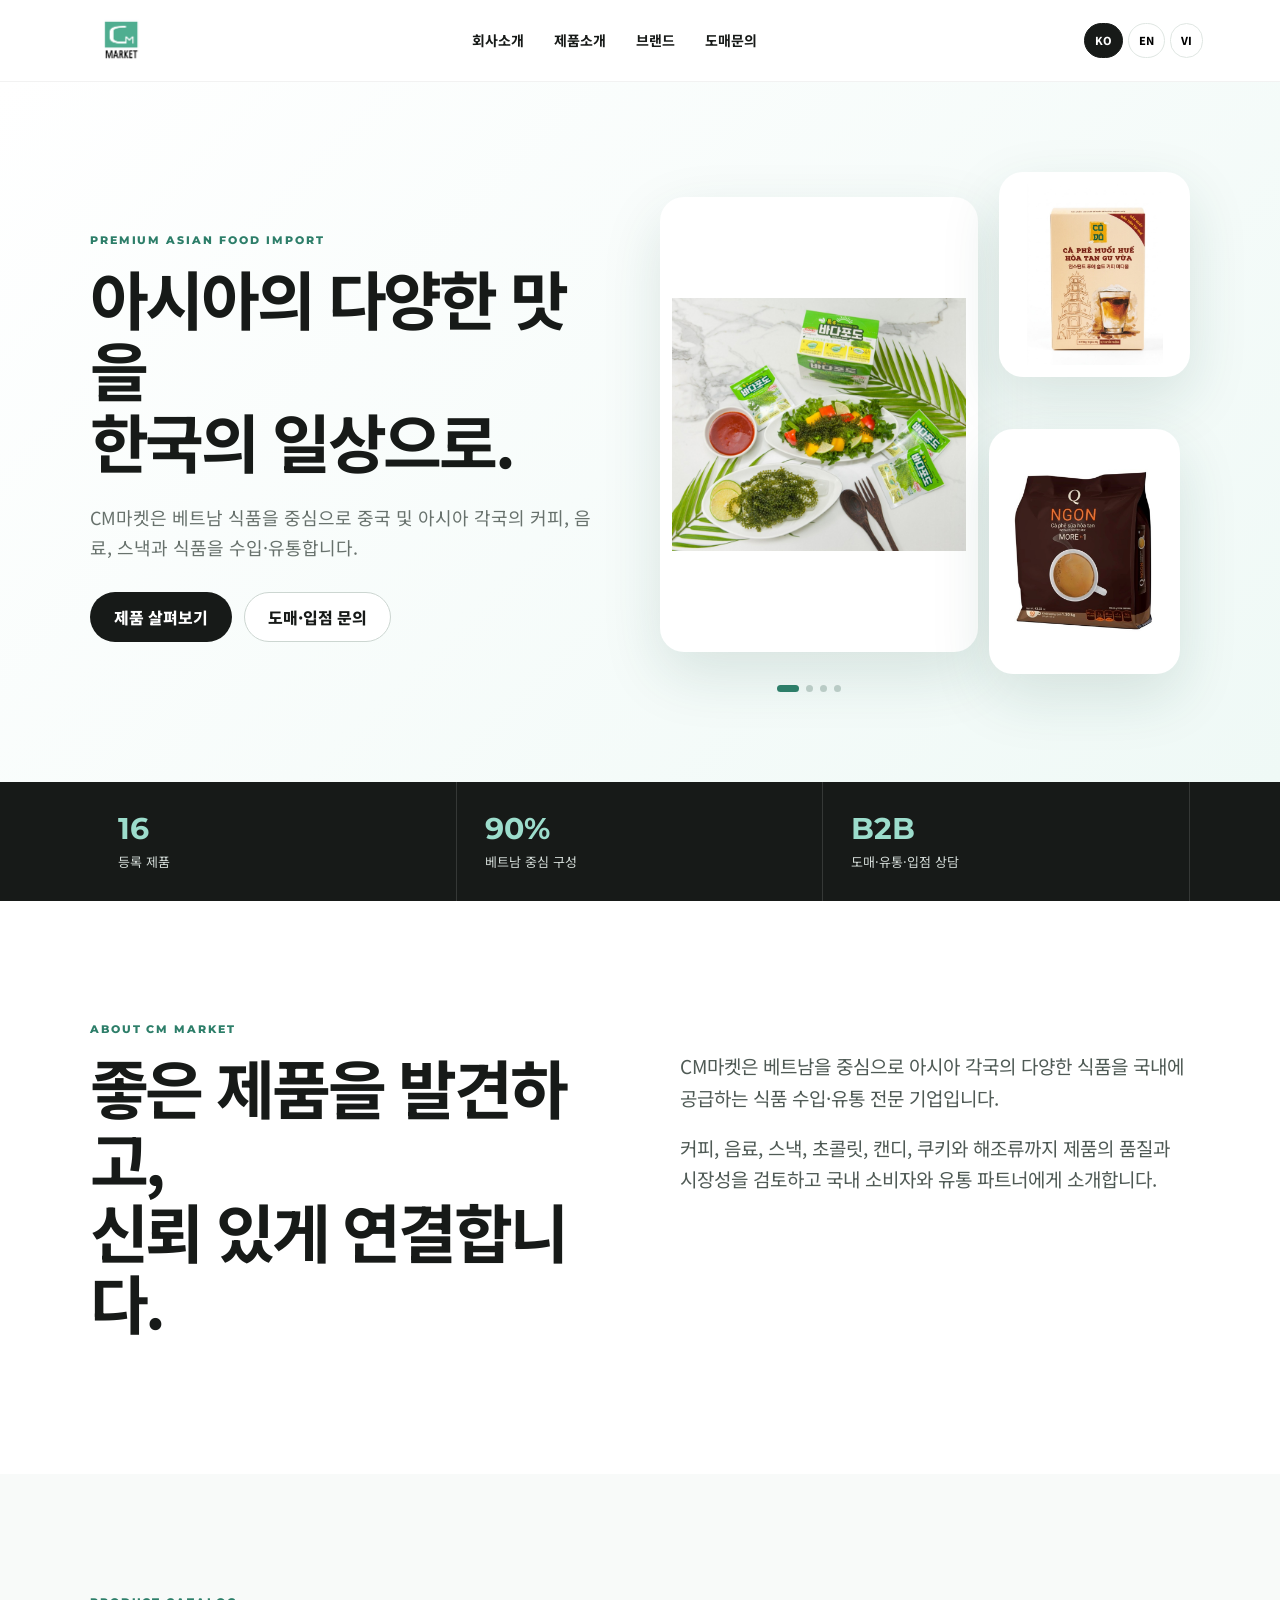
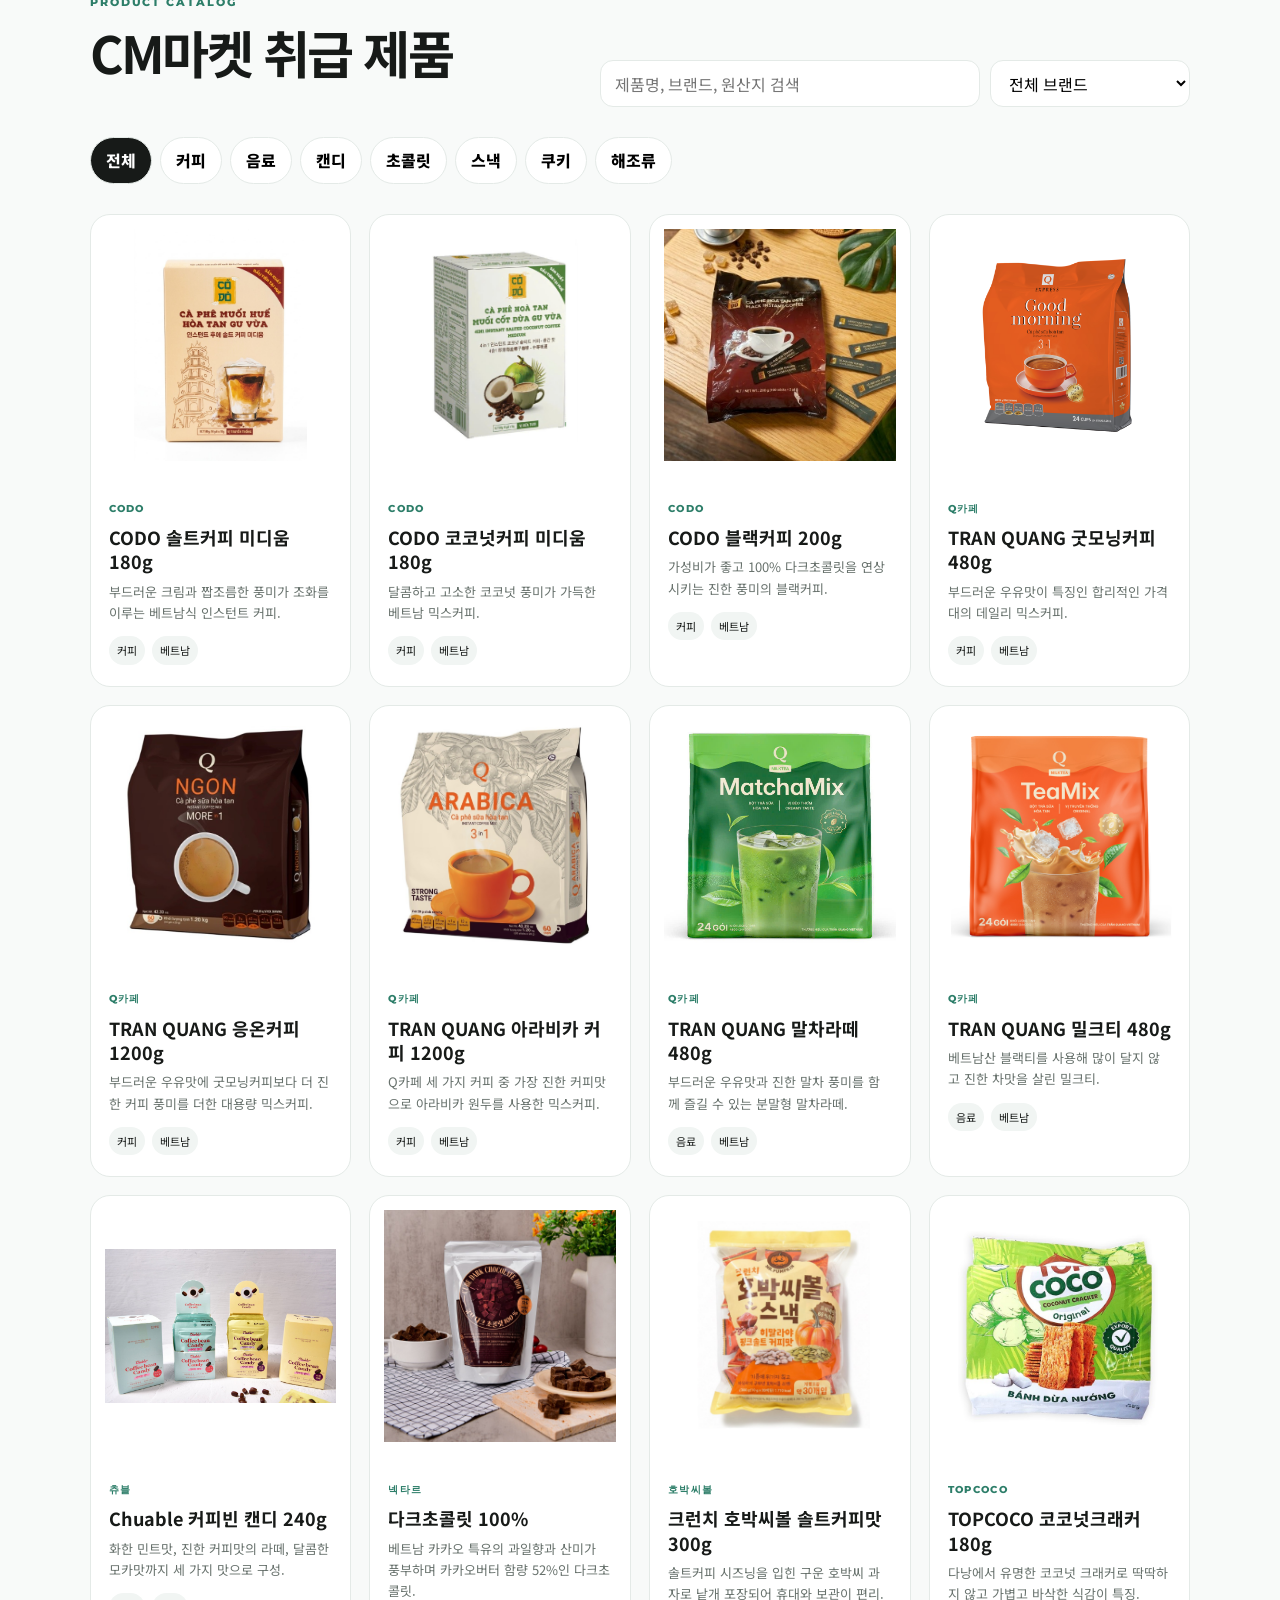
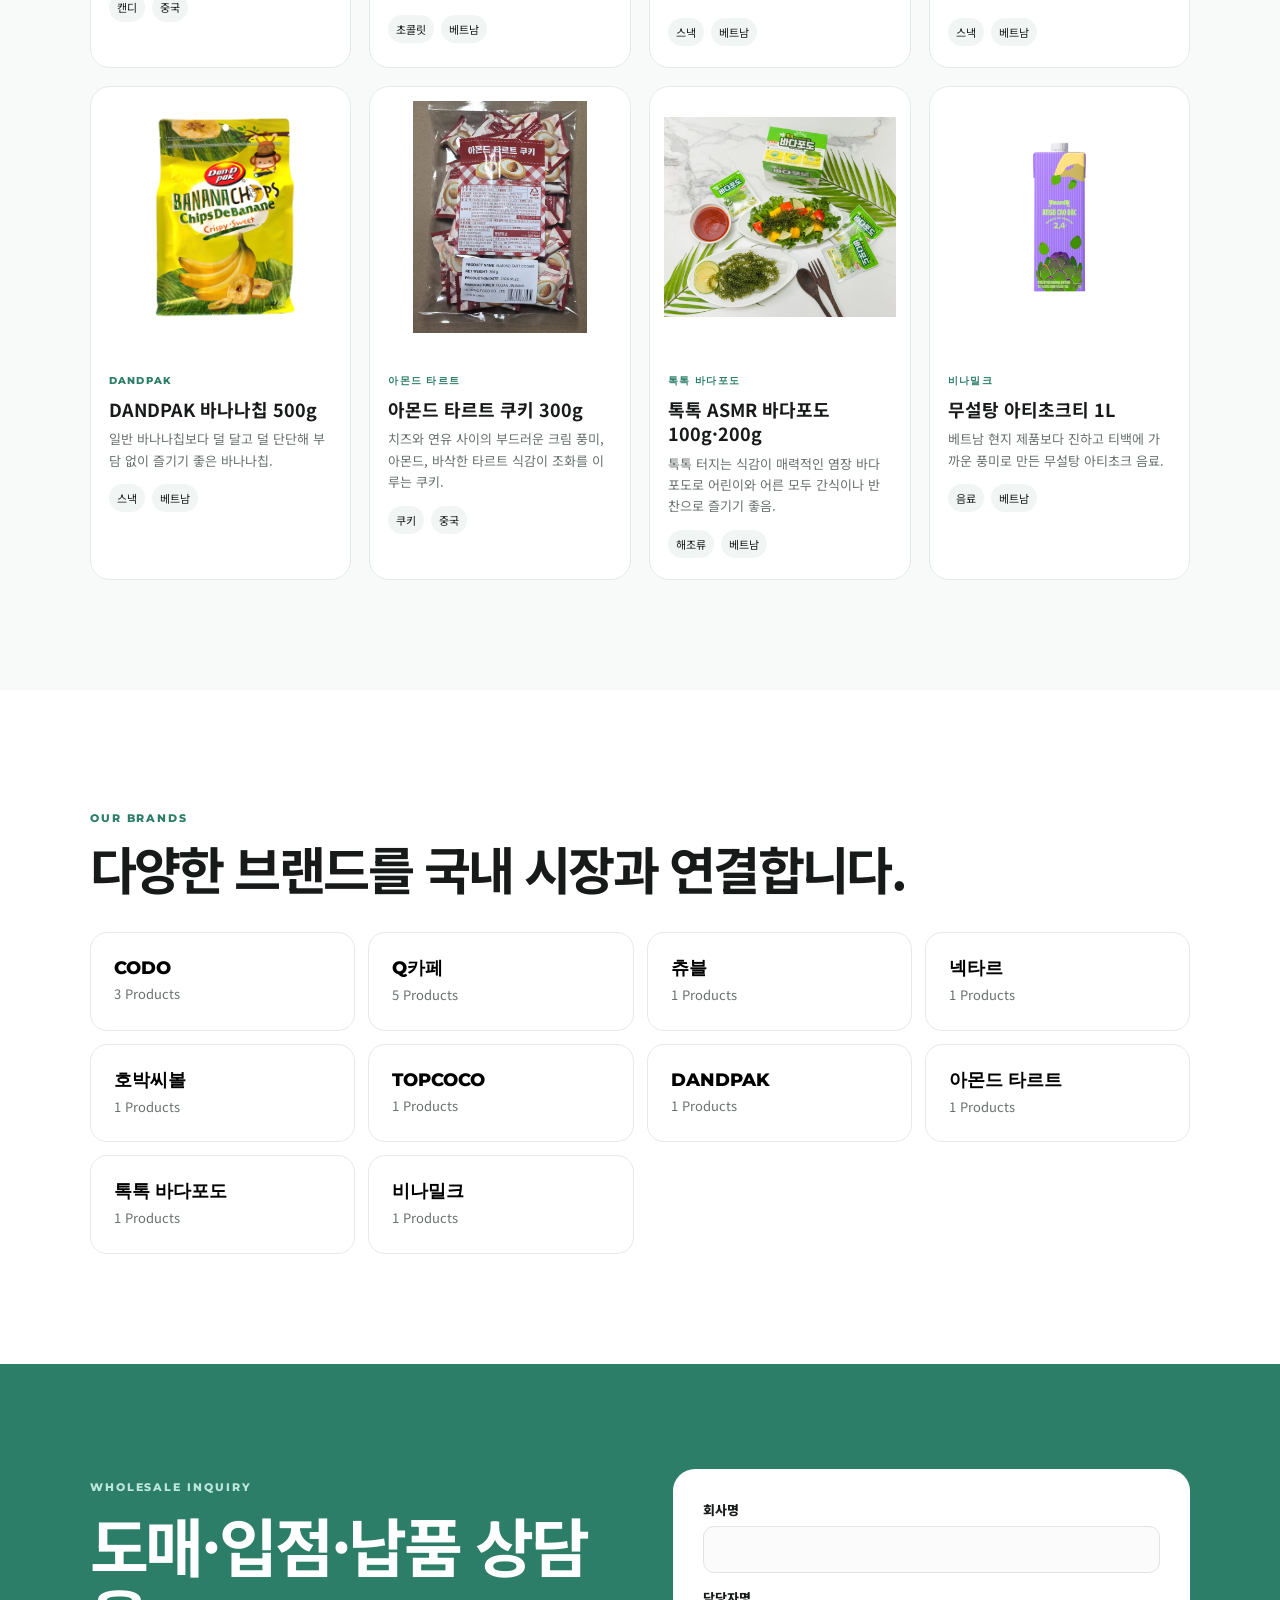
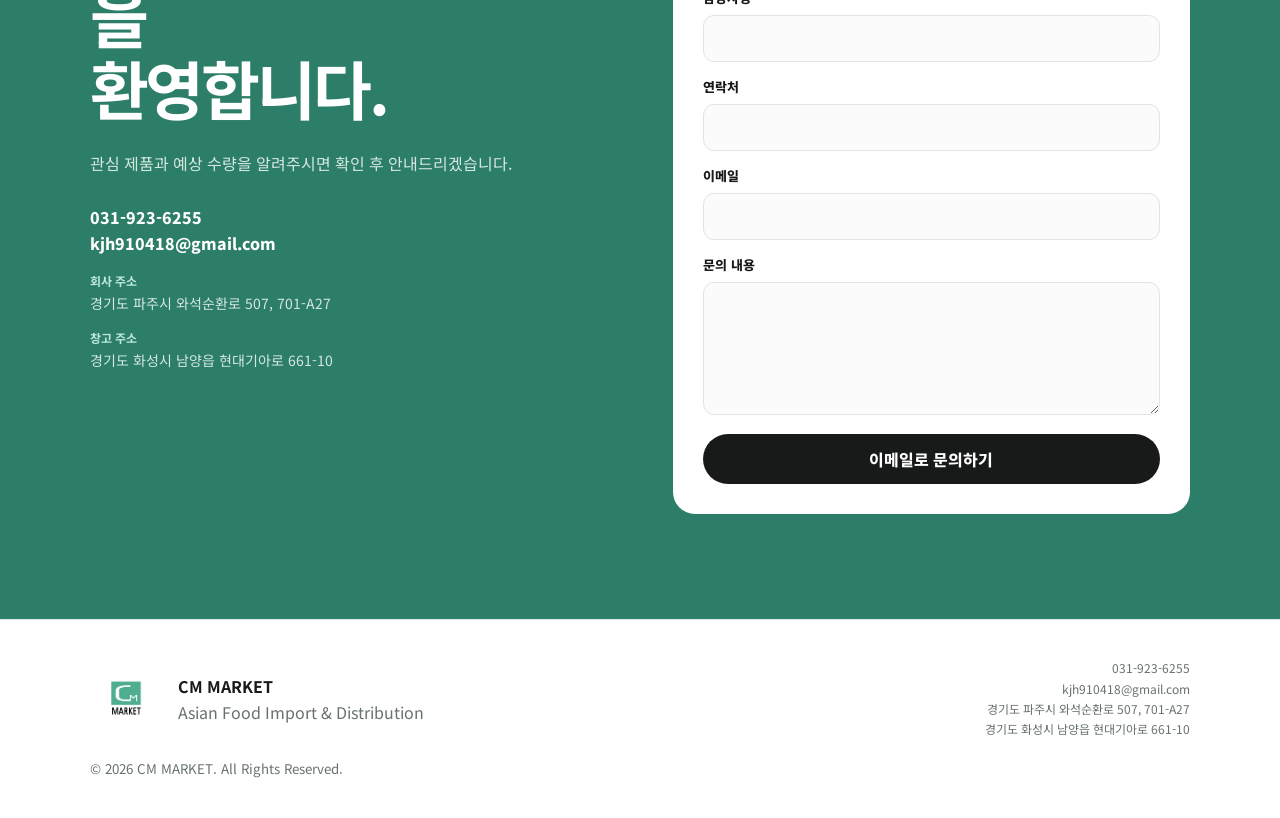
==== index.html @ 623ccb5e "Add files via upload" ====
<!doctype html><html lang="ko"><head><meta charset="utf-8"><meta name="viewport" content="width=device-width,initial-scale=1"><meta name="description" content="CM MARKET multilingual Asian food catalog"><title>CM MARKET 3.0 | Asian Food Import & Distribution</title><link rel="preconnect" href="https://fonts.googleapis.com"><link rel="preconnect" href="https://fonts.gstatic.com" crossorigin><link href="https://fonts.googleapis.com/css2?family=Montserrat:wght@600;700;800&family=Noto+Sans+KR:wght@400;500;600;700;800&display=swap" rel="stylesheet"><link rel="stylesheet" href="styles.css"></head><body>
<header><a href="#home"><img src="assets/logo.jpg" alt="CM MARKET"></a><button id="menu" aria-label="Menu">☰</button><nav><a href="#about" data-t="navAbout"></a><a href="#products" data-t="navProducts"></a><a href="#brands" data-t="navBrands"></a><a href="#contact" data-t="navInquiry"></a></nav><div class="lang-switch"><button data-lang="ko">KO</button><button data-lang="en">EN</button><button data-lang="vi">VI</button></div></header>
<main><section class="hero" id="home"><div><p class="eyebrow">PREMIUM ASIAN FOOD IMPORT</p><h1 data-t="heroTitle"></h1><p data-t="heroBody"></p><div class="actions"><a class="btn dark" href="#products" data-t="viewProducts"></a><a class="btn light" href="#contact" data-t="wholesaleInquiry"></a></div></div><div class="collage" aria-label="대표 제품 슬라이드"><img id="heroMain" class="main hero-product" src="assets/seagrape.jpg" alt="Sea grapes"><img id="heroSideA" class="a hero-product" src="assets/codo-salt.jpg" alt="Salt coffee"><img id="heroSideB" class="b hero-product" src="assets/q-ngon.jpg" alt="Ngon coffee"><div class="hero-dots" aria-hidden="true"><span class="active"></span><span></span><span></span><span></span></div></div></section>
<section class="metrics"><div><strong>16</strong><span data-t="metricProducts"></span></div><div><strong>90%</strong><span data-t="metricVietnam"></span></div><div><strong>B2B</strong><span data-t="metricB2B"></span></div></section>
<section class="section about" id="about"><div><p class="eyebrow">ABOUT CM MARKET</p><h2 data-t="aboutTitle"></h2></div><div><p data-t="aboutP1"></p><p data-t="aboutP2"></p></div></section>
<section class="section products" id="products"><div class="head"><div><p class="eyebrow">PRODUCT CATALOG</p><h2 data-t="catalogTitle"></h2></div><div class="tools"><input id="search"><select id="brand"><option value="all"></option></select></div></div><div id="filters" class="filters"></div><div id="grid" class="grid"></div><p id="empty" class="empty" data-t="empty"></p></section>
<section class="section brands" id="brands"><p class="eyebrow">OUR BRANDS</p><h2 data-t="brandsTitle"></h2><div id="brandCloud" class="brandCloud"></div></section>
<section class="contact" id="contact"><div><p class="eyebrow">WHOLESALE INQUIRY</p><h2 data-t="contactTitle"></h2><p data-t="contactBody"></p><div class="links"><a href="tel:0319236255">031-923-6255</a><a href="mailto:kjh910418@gmail.com">kjh910418@gmail.com</a><p><strong data-t="officeLabel"></strong><span data-t="officeAddress"></span></p><p><strong data-t="warehouseLabel"></strong><span data-t="warehouseAddress"></span></p></div></div><form id="form"><label><span data-t="company"></span><input id="company"></label><label><span data-t="contactPerson"></span><input id="person" required></label><label><span data-t="phone"></span><input id="phone" required></label><label><span data-t="email"></span><input id="email" type="email"></label><label><span data-t="message"></span><textarea id="message" rows="5" required></textarea></label><button class="btn dark" data-t="emailInquiry"></button></form></section></main>
<footer><img src="assets/logo.jpg" alt="CM MARKET"><div><strong>CM MARKET</strong><p>Asian Food Import & Distribution</p></div><div class="footer-info">031-923-6255<br>kjh910418@gmail.com<br><span data-t="officeAddress"></span><br><span data-t="warehouseAddress"></span></div><small>© 2026 CM MARKET. All Rights Reserved.</small></footer>
<div id="modal" class="modal"><div class="backdrop" data-close></div><article><button data-close class="close">×</button><div class="mimg"><img id="mImage"></div><div class="mcopy"><p class="eyebrow" id="mBrand"></p><h2 id="mName"></h2><p id="mFeature"></p><dl><div><dt data-t="origin"></dt><dd id="mOrigin"></dd></div><div><dt data-t="netWeight"></dt><dd id="mWeight"></dd></div><div><dt data-t="type"></dt><dd id="mType"></dd></div><div><dt data-t="cartonPack"></dt><dd id="mCarton"></dd></div><div><dt data-t="productSize"></dt><dd id="mProduct"></dd></div><div><dt data-t="cartonSize"></dt><dd id="mCartonSize"></dd></div></dl><a href="#contact" class="btn dark" data-close data-t="askProduct"></a></div></article></div><a class="mobile" href="#contact" data-t="mobileInquiry"></a><script src="script.js"></script></body></html>
---- styles.css ----
:root{--mint:#63bfa7;--dark:#171a18;--muted:#68726d;--line:#e4eae7;--paper:#f8faf9}*{box-sizing:border-box}html{scroll-behavior:smooth}body{margin:0;font-family:"Noto Sans KR",sans-serif;color:var(--dark);line-height:1.65}img{display:block;max-width:100%}a{text-decoration:none;color:inherit}button,input,select,textarea{font:inherit}header{height:82px;position:sticky;top:0;z-index:20;background:#fffffff2;backdrop-filter:blur(14px);display:flex;align-items:center;justify-content:space-between;padding:8px 6vw;border-bottom:1px solid #0000000d}header img{width:86px;height:62px;object-fit:contain}header nav{display:flex;gap:30px;font-weight:700;font-size:14px}#menu{display:none;border:0;background:none;font-size:25px}.hero{min-height:700px;padding:72px 7vw;display:grid;grid-template-columns:1fr 1.05fr;gap:65px;align-items:center;background:linear-gradient(135deg,#fff,#eff9f6)}.eyebrow{font:800 11px Montserrat;letter-spacing:.18em;color:#2d7e69}.hero h1,.section h2,.contact h2{font-size:clamp(38px,5vw,68px);line-height:1.12;letter-spacing:-.05em;margin:15px 0 26px}.hero>div>p:not(.eyebrow){font-size:18px;color:var(--muted)}.actions{display:flex;gap:12px;margin-top:30px}.btn{display:inline-flex;align-items:center;justify-content:center;min-height:50px;padding:0 23px;border-radius:999px;font-weight:800;border:1px solid transparent}.dark{background:var(--dark);color:#fff}.light{background:#fff;border-color:#ccd6d1}.collage{position:relative;min-height:520px}.collage img{position:absolute;object-fit:contain;background:#fff;padding:12px;border-radius:24px;box-shadow:0 22px 60px #174a3c22}.collage .main{left:0;top:25px;width:60%;height:455px}.collage .a{right:0;top:0;width:36%;height:205px}.collage .b{right:2%;bottom:18px;width:36%;height:245px}.hero-product{transition:opacity .45s ease,transform .45s ease}.hero-product.switching{opacity:.12;transform:scale(.975)}.hero-dots{position:absolute;left:22%;bottom:0;display:flex;gap:7px}.hero-dots span{width:7px;height:7px;border-radius:50%;background:#b9cbc5;transition:.25s}.hero-dots span.active{width:22px;border-radius:999px;background:#2d7e69}.metrics{display:grid;grid-template-columns:repeat(3,1fr);background:var(--dark);color:#fff;padding:0 7vw}.metrics div{padding:28px;border-right:1px solid #ffffff22}.metrics strong{display:block;font:700 30px Montserrat;color:#9cddcc}.metrics span{font-size:13px;color:#d4dcd8}.section{padding:110px 7vw}.about{display:grid;grid-template-columns:1fr 1fr;gap:80px}.about>div:last-child{font-size:19px;color:#4f5a55;padding-top:20px}.products{background:var(--paper)}.head{display:flex;justify-content:space-between;align-items:end;gap:25px}.head h2,.brands h2{font-size:clamp(34px,4vw,56px)}.tools{display:flex;gap:10px}.tools input,.tools select{height:47px;border:1px solid var(--line);border-radius:13px;background:#fff;padding:0 14px;min-width:200px}.filters{display:flex;gap:8px;flex-wrap:wrap;margin:30px 0}.filters button{border:1px solid var(--line);background:#fff;border-radius:999px;padding:9px 15px;font-weight:800}.filters button.active{background:var(--dark);color:#fff}.grid{display:grid;grid-template-columns:repeat(4,1fr);gap:18px}.card{background:#fff;border:1px solid var(--line);border-radius:20px;overflow:hidden;cursor:pointer;transition:.2s}.card:hover{transform:translateY(-5px);box-shadow:0 16px 36px #00000012}.card img{width:100%;aspect-ratio:1/1;object-fit:contain;padding:14px}.info{padding:17px 18px 21px}.info small{font:800 10px Montserrat;letter-spacing:.13em;color:#2d7e69}.info h3{font-size:18px;line-height:1.35;margin:7px 0}.info p{font-size:13px;color:var(--muted);margin:0}.tags{display:flex;gap:7px;margin-top:13px}.tags span{font-size:11px;background:#f1f5f3;border-radius:999px;padding:5px 8px}.empty{display:none;text-align:center;color:var(--muted)}.brandCloud{display:grid;grid-template-columns:repeat(4,1fr);gap:13px;margin-top:35px}.brandChip{text-align:left;border:1px solid var(--line);background:#fff;border-radius:17px;padding:23px}.brandChip strong{font:800 18px Montserrat;display:block}.brandChip span{font-size:13px;color:var(--muted)}.contact{padding:105px 7vw;background:#2d7e69;color:#fff;display:grid;grid-template-columns:1fr 1fr;gap:65px}.contact .eyebrow{color:#bce7da}.contact>div>p:not(.eyebrow){color:#d4e7e1}.links{display:flex;flex-direction:column;margin-top:28px;font-weight:800}.contact form{background:#fff;color:var(--dark);padding:30px;border-radius:22px;display:grid;gap:14px}.contact label{font-size:13px;font-weight:800}.contact input,.contact textarea{width:100%;margin-top:6px;border:1px solid #dfe6e2;border-radius:11px;padding:12px;background:#fafbfa}footer{padding:38px 7vw;display:grid;grid-template-columns:auto 1fr auto;gap:18px;align-items:center;border-top:1px solid var(--line)}footer img{width:70px;height:56px;object-fit:contain}footer p{margin:0;color:var(--muted)}footer small{grid-column:1/-1;color:var(--muted)}.modal{display:none;position:fixed;inset:0;z-index:100}.modal.open{display:block}.backdrop{position:absolute;inset:0;background:#0009;backdrop-filter:blur(5px)}.modal article{position:relative;z-index:1;width:min(1040px,92vw);max-height:90vh;overflow:auto;margin:5vh auto;background:#fff;border-radius:24px;display:grid;grid-template-columns:1fr 1.1fr}.close{position:absolute;right:14px;top:12px;border:0;background:#fff;border-radius:50%;width:38px;height:38px;font-size:25px}.mimg{background:#f7f9f8;display:flex;align-items:center;padding:30px}.mimg img{width:100%;max-height:610px;object-fit:contain}.mcopy{padding:48px 40px}.mcopy h2{font-size:32px;line-height:1.3}.mcopy>p:not(.eyebrow){color:var(--muted)}dl{margin:25px 0}dl div{display:grid;grid-template-columns:110px 1fr;padding:11px 0;border-bottom:1px solid var(--line)}dt{font-weight:800}dd{margin:0;color:#4d5853}.mobile{display:none}@media(max-width:1000px){.hero{grid-template-columns:1fr}.grid{grid-template-columns:repeat(3,1fr)}.about,.contact{grid-template-columns:1fr}}@media(max-width:720px){header{height:70px}header img{width:68px;height:50px}#menu{display:block}header nav{display:none;position:absolute;top:70px;left:0;right:0;background:#fff;flex-direction:column;padding:20px 7vw}header nav.open{display:flex}.hero{padding:60px 6vw}.collage{min-height:380px}.collage .main{height:330px}.collage .a{height:145px}.collage .b{bottom:8px;height:165px}.hero-dots{left:20%;bottom:-4px}.metrics{grid-template-columns:1fr}.section{padding:80px 6vw}.head{align-items:start;flex-direction:column}.tools{width:100%;flex-direction:column}.tools input,.tools select{width:100%}.grid{grid-template-columns:repeat(2,1fr);gap:11px}.brandCloud{grid-template-columns:repeat(2,1fr)}.modal article{grid-template-columns:1fr}.mcopy{padding:28px 23px}footer{grid-template-columns:auto 1fr}footer>div:last-of-type{grid-column:1/-1}.mobile{display:block;position:fixed;left:15px;right:15px;bottom:13px;z-index:50;background:var(--dark);color:#fff;padding:14px;text-align:center;border-radius:999px;font-weight:800}body{padding-bottom:70px}}@media(max-width:430px){.grid{grid-template-columns:1fr}.brandCloud{grid-template-columns:1fr}}

.lang-switch{display:flex;gap:5px;margin-left:18px}.lang-switch button{border:1px solid #dfe6e2;background:#fff;border-radius:999px;padding:7px 10px;font-size:11px;font-weight:800;cursor:pointer}.lang-switch button.active{background:#171a18;color:#fff;border-color:#171a18}@media(max-width:720px){header{gap:8px}.lang-switch{margin-left:auto}.lang-switch button{padding:6px 8px}header nav{z-index:10}}

.links p{margin:14px 0 0;display:grid;gap:2px;font-weight:400;color:#d4e7e1}.links p strong{font-size:12px;color:#bce7da}.links p span{font-size:14px;line-height:1.55}.footer-info{max-width:620px;text-align:right;font-size:12px;line-height:1.7;color:var(--muted)}@media(max-width:720px){.footer-info{text-align:left;max-width:none}}
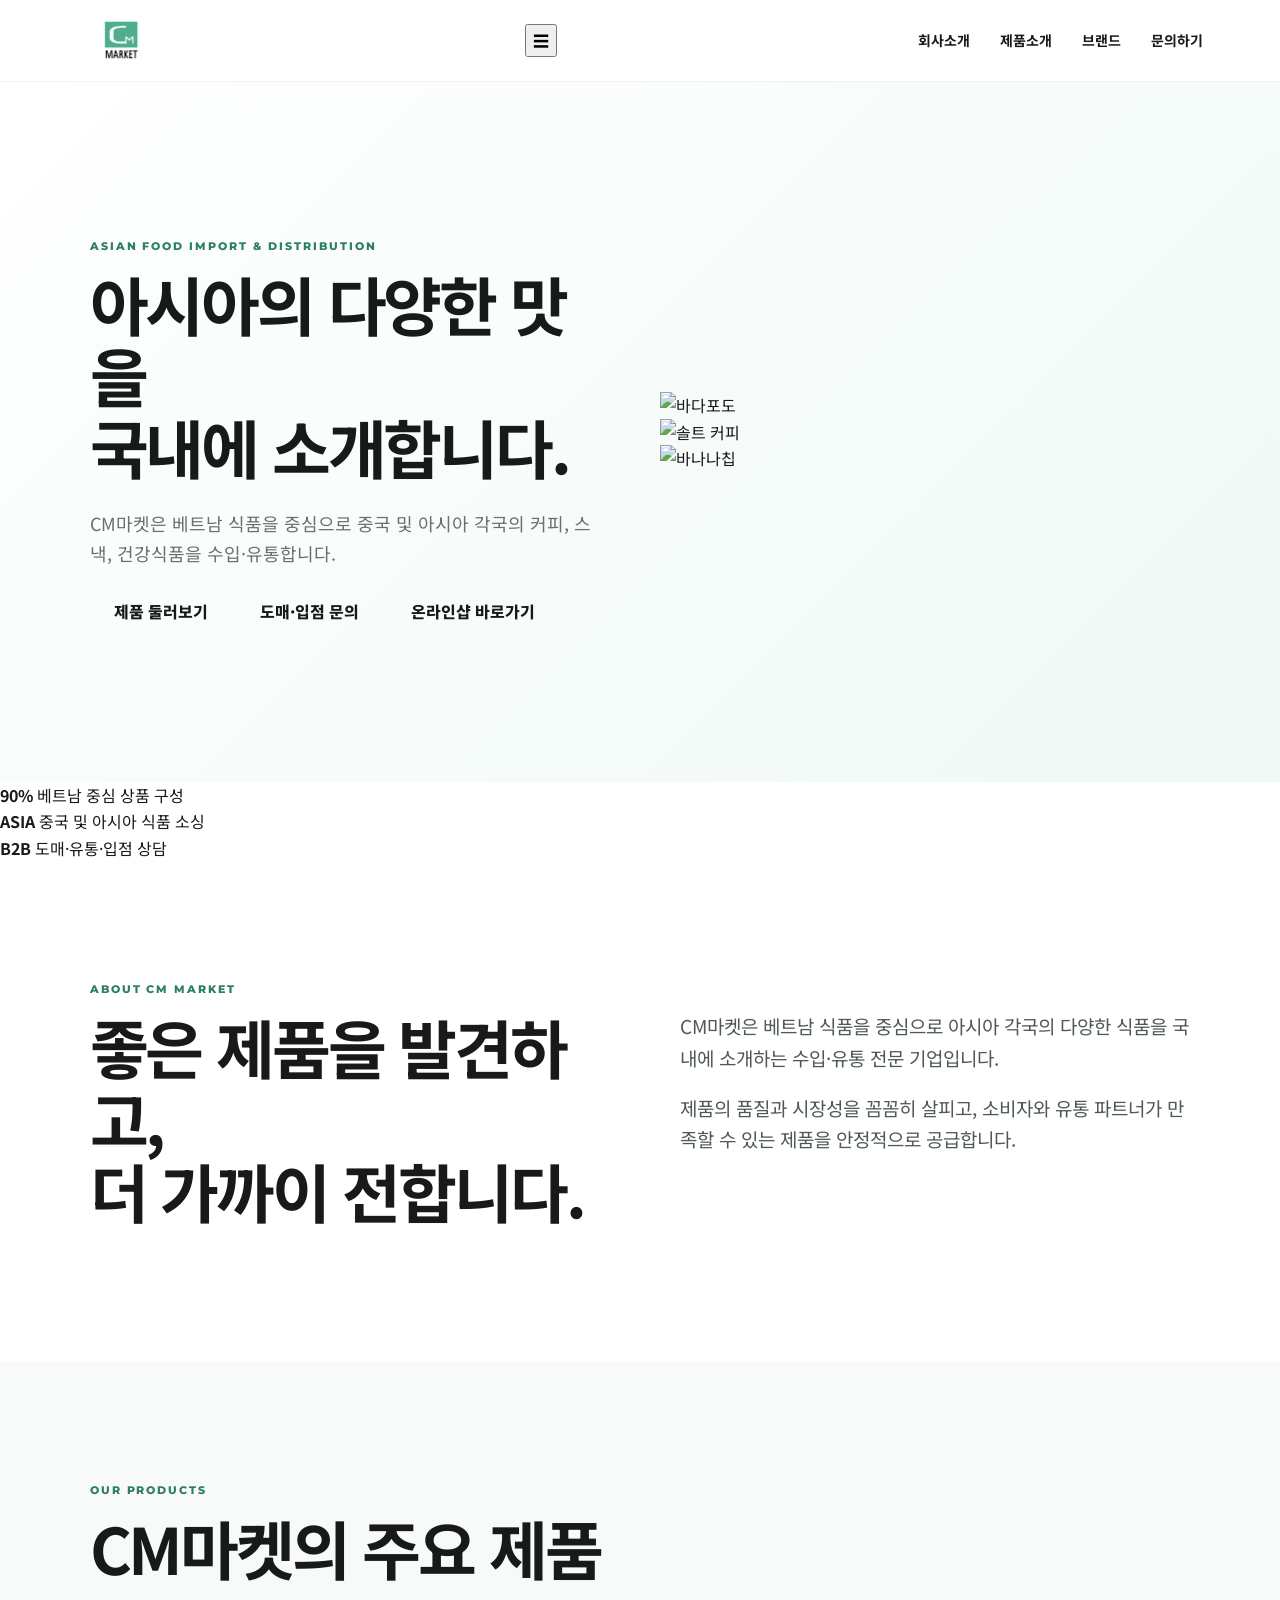
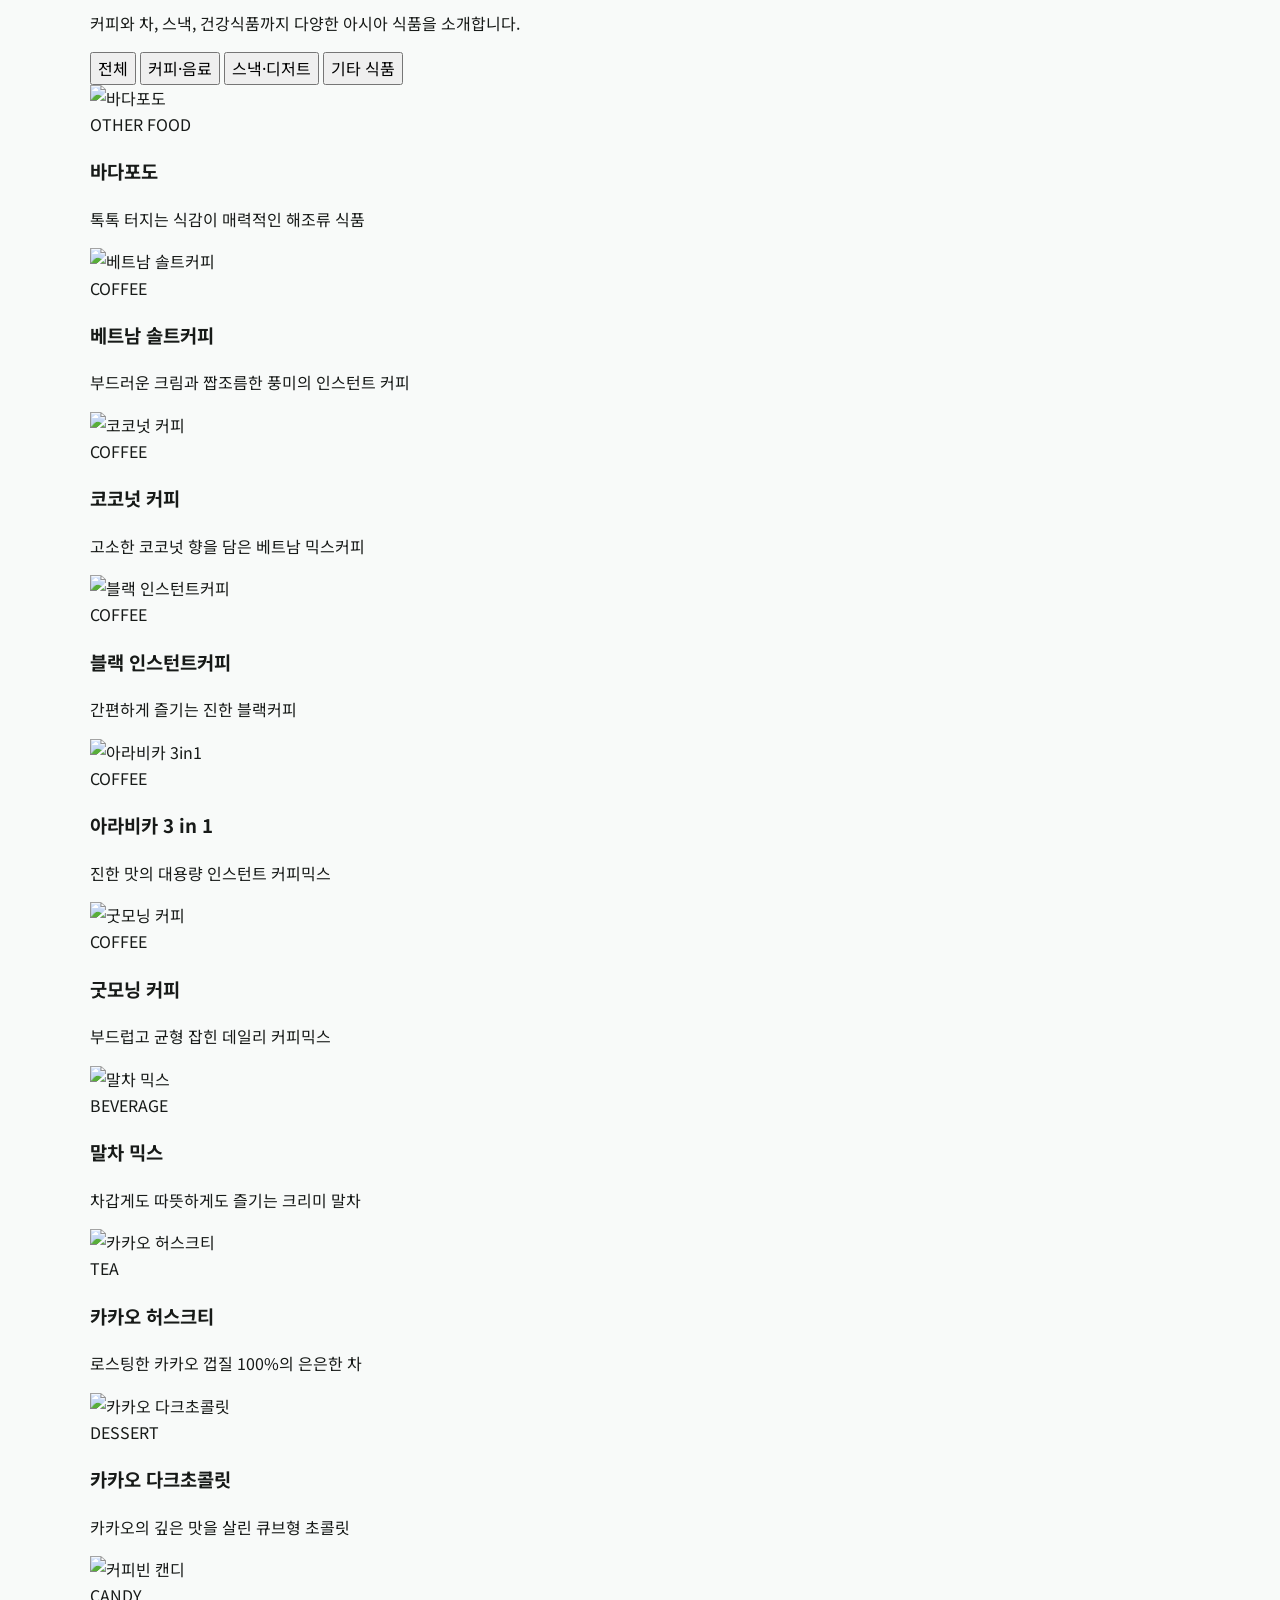
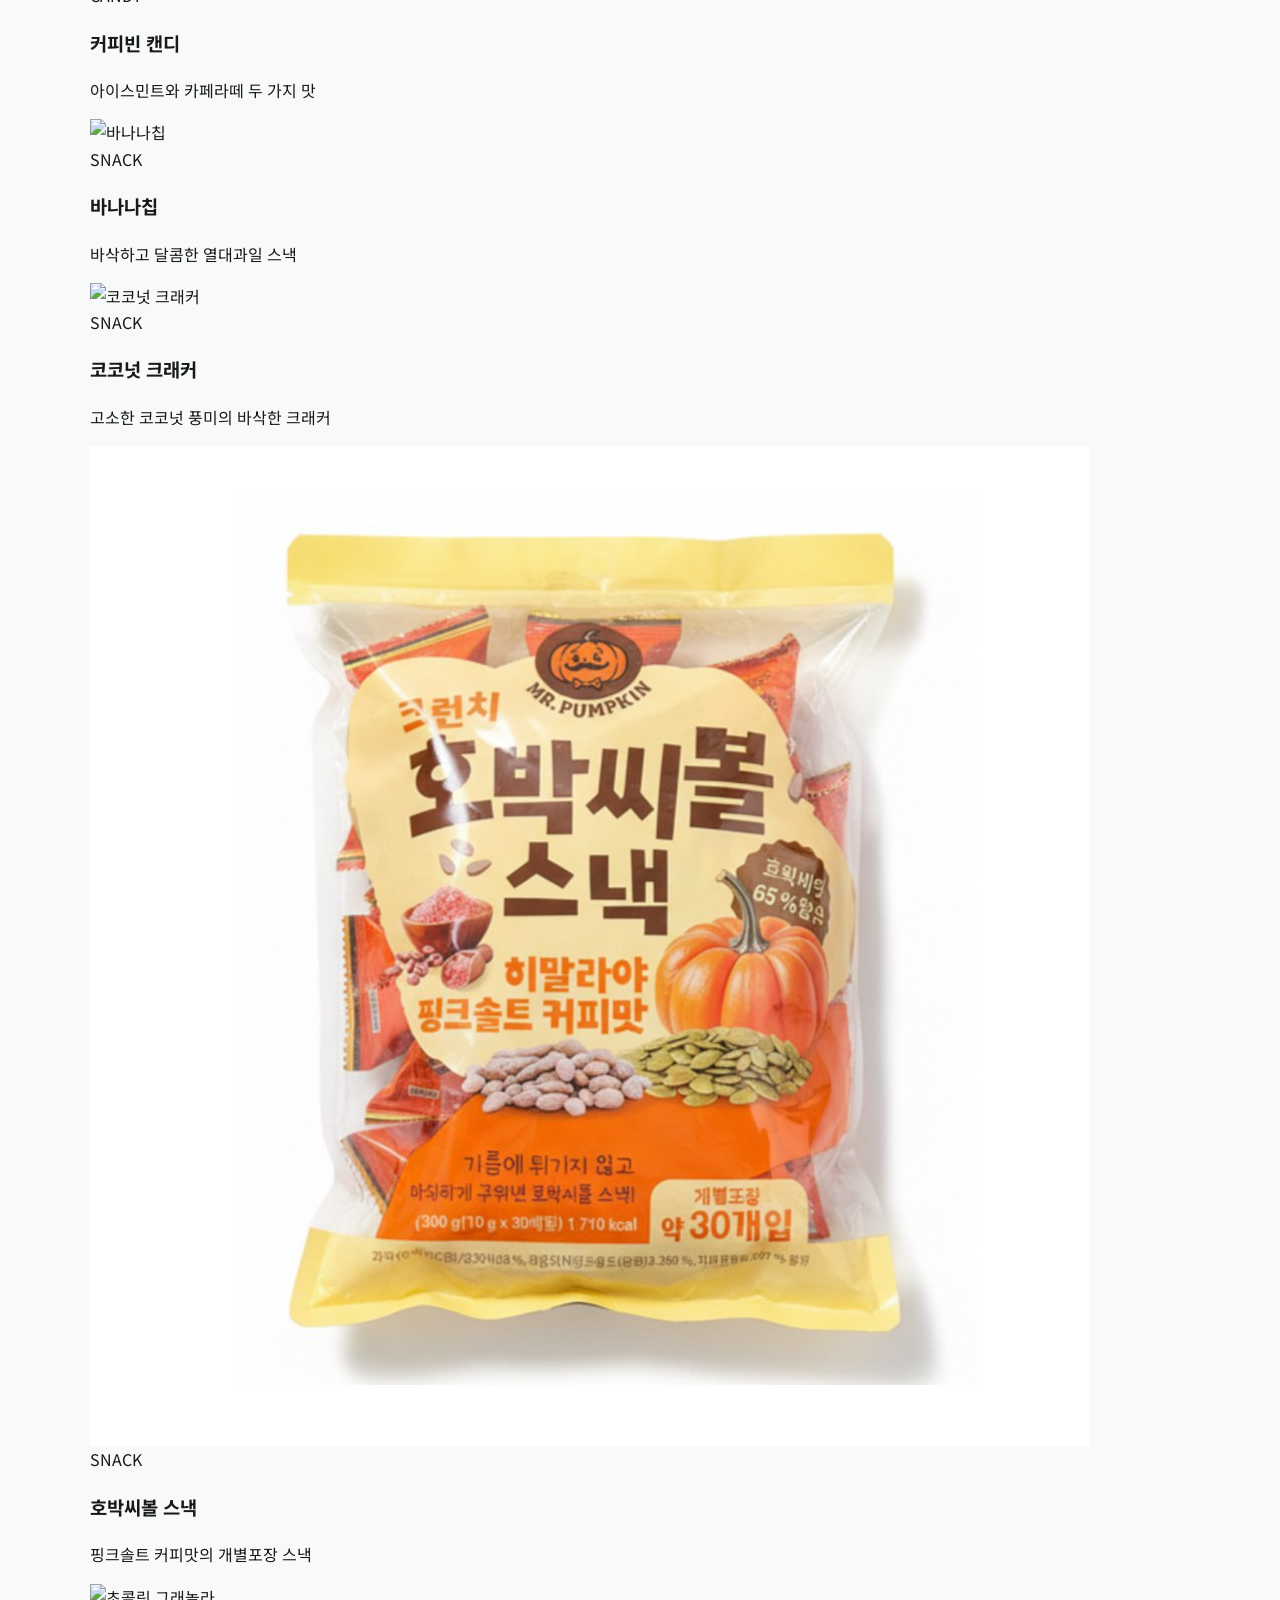
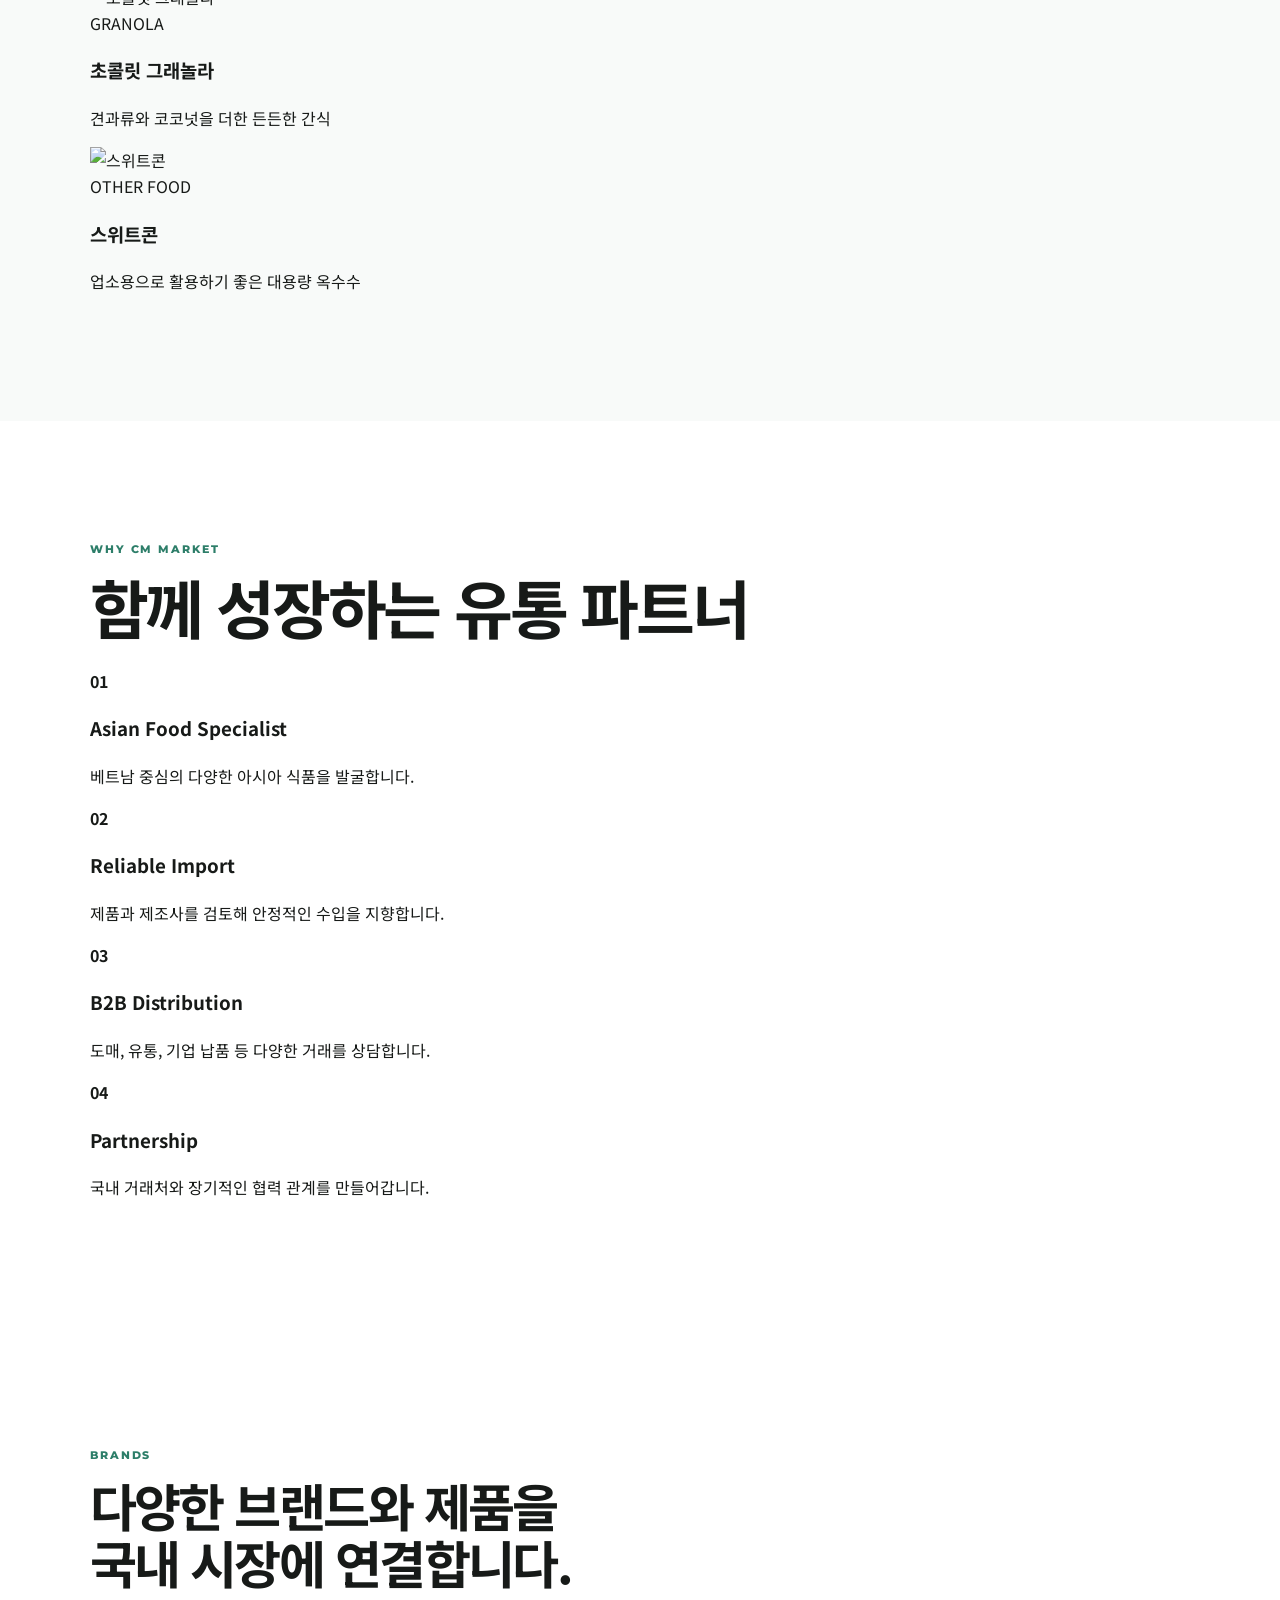
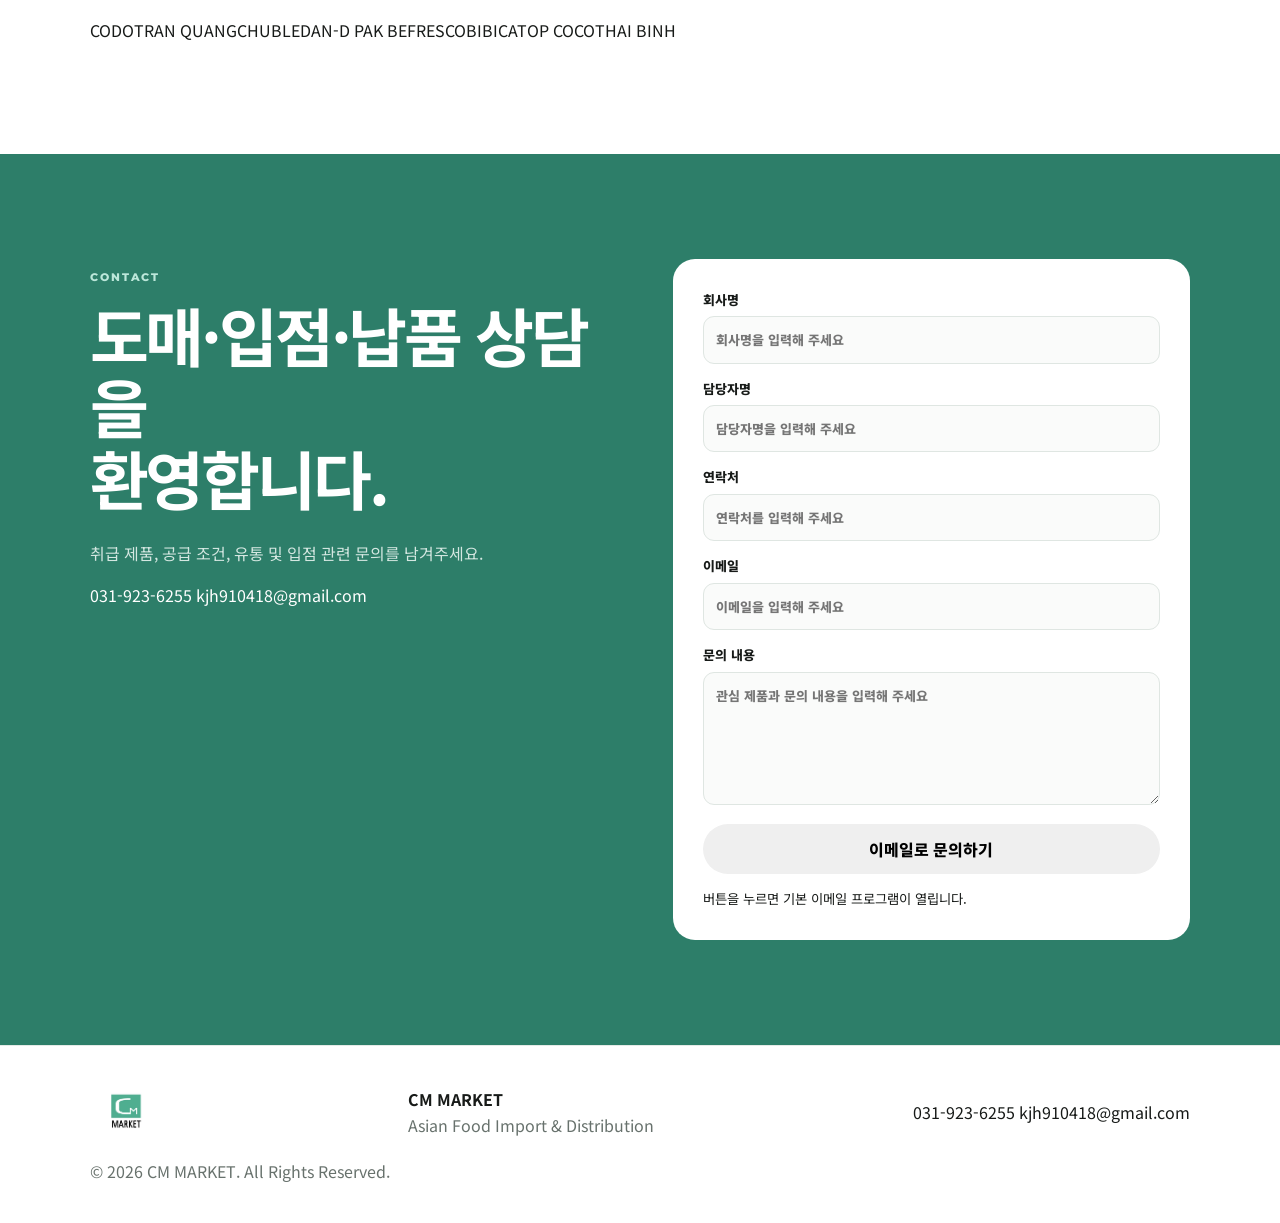
==== commit bafeb6fd: "Add files via upload" ====
--- a/index.html
+++ b/index.html
@@ -1,10 +1,212 @@
-<!doctype html><html lang="ko"><head><meta charset="utf-8"><meta name="viewport" content="width=device-width,initial-scale=1"><meta name="description" content="CM MARKET multilingual Asian food catalog"><title>CM MARKET 3.0 | Asian Food Import & Distribution</title><link rel="preconnect" href="https://fonts.googleapis.com"><link rel="preconnect" href="https://fonts.gstatic.com" crossorigin><link href="https://fonts.googleapis.com/css2?family=Montserrat:wght@600;700;800&family=Noto+Sans+KR:wght@400;500;600;700;800&display=swap" rel="stylesheet"><link rel="stylesheet" href="styles.css"></head><body>
-<header><a href="#home"><img src="assets/logo.jpg" alt="CM MARKET"></a><button id="menu" aria-label="Menu">☰</button><nav><a href="#about" data-t="navAbout"></a><a href="#products" data-t="navProducts"></a><a href="#brands" data-t="navBrands"></a><a href="#contact" data-t="navInquiry"></a></nav><div class="lang-switch"><button data-lang="ko">KO</button><button data-lang="en">EN</button><button data-lang="vi">VI</button></div></header>
-<main><section class="hero" id="home"><div><p class="eyebrow">PREMIUM ASIAN FOOD IMPORT</p><h1 data-t="heroTitle"></h1><p data-t="heroBody"></p><div class="actions"><a class="btn dark" href="#products" data-t="viewProducts"></a><a class="btn light" href="#contact" data-t="wholesaleInquiry"></a></div></div><div class="collage" aria-label="대표 제품 슬라이드"><img id="heroMain" class="main hero-product" src="assets/seagrape.jpg" alt="Sea grapes"><img id="heroSideA" class="a hero-product" src="assets/codo-salt.jpg" alt="Salt coffee"><img id="heroSideB" class="b hero-product" src="assets/q-ngon.jpg" alt="Ngon coffee"><div class="hero-dots" aria-hidden="true"><span class="active"></span><span></span><span></span><span></span></div></div></section>
-<section class="metrics"><div><strong>16</strong><span data-t="metricProducts"></span></div><div><strong>90%</strong><span data-t="metricVietnam"></span></div><div><strong>B2B</strong><span data-t="metricB2B"></span></div></section>
-<section class="section about" id="about"><div><p class="eyebrow">ABOUT CM MARKET</p><h2 data-t="aboutTitle"></h2></div><div><p data-t="aboutP1"></p><p data-t="aboutP2"></p></div></section>
-<section class="section products" id="products"><div class="head"><div><p class="eyebrow">PRODUCT CATALOG</p><h2 data-t="catalogTitle"></h2></div><div class="tools"><input id="search"><select id="brand"><option value="all"></option></select></div></div><div id="filters" class="filters"></div><div id="grid" class="grid"></div><p id="empty" class="empty" data-t="empty"></p></section>
-<section class="section brands" id="brands"><p class="eyebrow">OUR BRANDS</p><h2 data-t="brandsTitle"></h2><div id="brandCloud" class="brandCloud"></div></section>
-<section class="contact" id="contact"><div><p class="eyebrow">WHOLESALE INQUIRY</p><h2 data-t="contactTitle"></h2><p data-t="contactBody"></p><div class="links"><a href="tel:0319236255">031-923-6255</a><a href="mailto:kjh910418@gmail.com">kjh910418@gmail.com</a><p><strong data-t="officeLabel"></strong><span data-t="officeAddress"></span></p><p><strong data-t="warehouseLabel"></strong><span data-t="warehouseAddress"></span></p></div></div><form id="form"><label><span data-t="company"></span><input id="company"></label><label><span data-t="contactPerson"></span><input id="person" required></label><label><span data-t="phone"></span><input id="phone" required></label><label><span data-t="email"></span><input id="email" type="email"></label><label><span data-t="message"></span><textarea id="message" rows="5" required></textarea></label><button class="btn dark" data-t="emailInquiry"></button></form></section></main>
-<footer><img src="assets/logo.jpg" alt="CM MARKET"><div><strong>CM MARKET</strong><p>Asian Food Import & Distribution</p></div><div class="footer-info">031-923-6255<br>kjh910418@gmail.com<br><span data-t="officeAddress"></span><br><span data-t="warehouseAddress"></span></div><small>© 2026 CM MARKET. All Rights Reserved.</small></footer>
-<div id="modal" class="modal"><div class="backdrop" data-close></div><article><button data-close class="close">×</button><div class="mimg"><img id="mImage"></div><div class="mcopy"><p class="eyebrow" id="mBrand"></p><h2 id="mName"></h2><p id="mFeature"></p><dl><div><dt data-t="origin"></dt><dd id="mOrigin"></dd></div><div><dt data-t="netWeight"></dt><dd id="mWeight"></dd></div><div><dt data-t="type"></dt><dd id="mType"></dd></div><div><dt data-t="cartonPack"></dt><dd id="mCarton"></dd></div><div><dt data-t="productSize"></dt><dd id="mProduct"></dd></div><div><dt data-t="cartonSize"></dt><dd id="mCartonSize"></dd></div></dl><a href="#contact" class="btn dark" data-close data-t="askProduct"></a></div></article></div><a class="mobile" href="#contact" data-t="mobileInquiry"></a><script src="script.js"></script></body></html>+<!doctype html>
+<html lang="ko">
+<head>
+  <meta charset="utf-8">
+  <meta name="viewport" content="width=device-width, initial-scale=1">
+  <meta name="description" content="베트남을 중심으로 아시아의 다양한 식품을 수입·유통하는 CM마켓입니다.">
+  <title>CM MARKET | 아시아 식품 수입·유통</title>
+  <link rel="preconnect" href="https://fonts.googleapis.com">
+  <link rel="preconnect" href="https://fonts.gstatic.com" crossorigin>
+  <link href="https://fonts.googleapis.com/css2?family=Noto+Sans+KR:wght@400;500;600;700;800&family=Montserrat:wght@600;700;800&display=swap" rel="stylesheet">
+  <link rel="stylesheet" href="styles.css">
+</head>
+<body>
+  <header class="site-header">
+    <a class="brand" href="#top" aria-label="CM MARKET 홈">
+      <img src="assets/logo.jpg" alt="CM MARKET 로고">
+    </a>
+    <button class="menu-toggle" aria-label="메뉴 열기" aria-expanded="false">☰</button>
+    <nav class="nav">
+      <a href="#about">회사소개</a>
+      <a href="#products">제품소개</a>
+      <a href="#brands">브랜드</a>
+      <a href="#contact">문의하기</a>
+    </nav>
+  </header>
+
+  <main id="top">
+    <section class="hero">
+      <div class="hero-copy reveal">
+        <p class="eyebrow">ASIAN FOOD IMPORT & DISTRIBUTION</p>
+        <h1>아시아의 다양한 맛을<br>국내에 소개합니다.</h1>
+        <p class="lead">CM마켓은 베트남 식품을 중심으로 중국 및 아시아 각국의 커피, 스낵, 건강식품을 수입·유통합니다.</p>
+        <div class="hero-actions">
+          <a class="btn primary" href="#products">제품 둘러보기</a>
+          <a class="btn secondary" href="#contact">도매·입점 문의</a>
+          <a class="btn secondary" href="https://smartstore.naver.com/chaeman" target="_blank" rel="noopener noreferrer">온라인샵 바로가기</a>
+        </div>
+      </div>
+      <div class="hero-visual reveal">
+        <div class="hero-card large"><img src="assets/sea-grapes.jpg" alt="바다포도"></div>
+        <div class="hero-card small top"><img src="assets/salt-coffee.jpg" alt="솔트 커피"></div>
+        <div class="hero-card small bottom"><img src="assets/banana-chips.png" alt="바나나칩"></div>
+      </div>
+    </section>
+
+    <section class="intro strip">
+      <div>
+        <strong>90%</strong>
+        <span>베트남 중심 상품 구성</span>
+      </div>
+      <div>
+        <strong>ASIA</strong>
+        <span>중국 및 아시아 식품 소싱</span>
+      </div>
+      <div>
+        <strong>B2B</strong>
+        <span>도매·유통·입점 상담</span>
+      </div>
+    </section>
+
+    <section class="section about" id="about">
+      <div class="section-heading reveal">
+        <p class="eyebrow">ABOUT CM MARKET</p>
+        <h2>좋은 제품을 발견하고,<br>더 가까이 전합니다.</h2>
+      </div>
+      <div class="about-copy reveal">
+        <p>CM마켓은 베트남 식품을 중심으로 아시아 각국의 다양한 식품을 국내에 소개하는 수입·유통 전문 기업입니다.</p>
+        <p>제품의 품질과 시장성을 꼼꼼히 살피고, 소비자와 유통 파트너가 만족할 수 있는 제품을 안정적으로 공급합니다.</p>
+      </div>
+    </section>
+
+    <section class="section products" id="products">
+      <div class="section-heading centered reveal">
+        <p class="eyebrow">OUR PRODUCTS</p>
+        <h2>CM마켓의 주요 제품</h2>
+        <p>커피와 차, 스낵, 건강식품까지 다양한 아시아 식품을 소개합니다.</p>
+      </div>
+
+      <div class="filter-tabs reveal" role="tablist">
+        <button class="active" data-filter="all">전체</button>
+        <button data-filter="coffee">커피·음료</button>
+        <button data-filter="snack">스낵·디저트</button>
+        <button data-filter="food">기타 식품</button>
+      </div>
+
+      <div class="product-grid">
+        <article class="product-card reveal" data-category="food">
+          <img src="assets/sea-grapes.jpg" alt="바다포도">
+          <div><span>OTHER FOOD</span><h3>바다포도</h3><p>톡톡 터지는 식감이 매력적인 해조류 식품</p></div>
+        </article>
+        <article class="product-card reveal" data-category="coffee">
+          <img src="assets/salt-coffee.jpg" alt="베트남 솔트커피">
+          <div><span>COFFEE</span><h3>베트남 솔트커피</h3><p>부드러운 크림과 짭조름한 풍미의 인스턴트 커피</p></div>
+        </article>
+        <article class="product-card reveal" data-category="coffee">
+          <img src="assets/coconut-coffee.jpg" alt="코코넛 커피">
+          <div><span>COFFEE</span><h3>코코넛 커피</h3><p>고소한 코코넛 향을 담은 베트남 믹스커피</p></div>
+        </article>
+        <article class="product-card reveal" data-category="coffee">
+          <img src="assets/black-coffee.jpg" alt="블랙 인스턴트커피">
+          <div><span>COFFEE</span><h3>블랙 인스턴트커피</h3><p>간편하게 즐기는 진한 블랙커피</p></div>
+        </article>
+        <article class="product-card reveal" data-category="coffee">
+          <img src="assets/arabica-coffee.jpg" alt="아라비카 3in1">
+          <div><span>COFFEE</span><h3>아라비카 3 in 1</h3><p>진한 맛의 대용량 인스턴트 커피믹스</p></div>
+        </article>
+        <article class="product-card reveal" data-category="coffee">
+          <img src="assets/good-morning-coffee.png" alt="굿모닝 커피">
+          <div><span>COFFEE</span><h3>굿모닝 커피</h3><p>부드럽고 균형 잡힌 데일리 커피믹스</p></div>
+        </article>
+        <article class="product-card reveal" data-category="coffee">
+          <img src="assets/matcha-mix.jpg" alt="말차 믹스">
+          <div><span>BEVERAGE</span><h3>말차 믹스</h3><p>차갑게도 따뜻하게도 즐기는 크리미 말차</p></div>
+        </article>
+        <article class="product-card reveal" data-category="coffee">
+          <img src="assets/cacao-husk-tea.jpg" alt="카카오 허스크티">
+          <div><span>TEA</span><h3>카카오 허스크티</h3><p>로스팅한 카카오 껍질 100%의 은은한 차</p></div>
+        </article>
+        <article class="product-card reveal" data-category="snack">
+          <img src="assets/dark-chocolate.jpg" alt="카카오 다크초콜릿">
+          <div><span>DESSERT</span><h3>카카오 다크초콜릿</h3><p>카카오의 깊은 맛을 살린 큐브형 초콜릿</p></div>
+        </article>
+        <article class="product-card reveal" data-category="snack">
+          <img src="assets/coffee-bean-candy.jpg" alt="커피빈 캔디">
+          <div><span>CANDY</span><h3>커피빈 캔디</h3><p>아이스민트와 카페라떼 두 가지 맛</p></div>
+        </article>
+        <article class="product-card reveal" data-category="snack">
+          <img src="assets/banana-chips.png" alt="바나나칩">
+          <div><span>SNACK</span><h3>바나나칩</h3><p>바삭하고 달콤한 열대과일 스낵</p></div>
+        </article>
+        <article class="product-card reveal" data-category="snack">
+          <img src="assets/coconut-cracker.jpg" alt="코코넛 크래커">
+          <div><span>SNACK</span><h3>코코넛 크래커</h3><p>고소한 코코넛 풍미의 바삭한 크래커</p></div>
+        </article>
+        <article class="product-card reveal" data-category="snack">
+          <img src="assets/pumpkin-snack.jpg" alt="호박씨볼 스낵">
+          <div><span>SNACK</span><h3>호박씨볼 스낵</h3><p>핑크솔트 커피맛의 개별포장 스낵</p></div>
+        </article>
+        <article class="product-card reveal" data-category="snack">
+          <img src="assets/granola.jpg" alt="초콜릿 그래놀라">
+          <div><span>GRANOLA</span><h3>초콜릿 그래놀라</h3><p>견과류와 코코넛을 더한 든든한 간식</p></div>
+        </article>
+        <article class="product-card reveal" data-category="food">
+          <img src="assets/sweet-corn.jpg" alt="스위트콘">
+          <div><span>OTHER FOOD</span><h3>스위트콘</h3><p>업소용으로 활용하기 좋은 대용량 옥수수</p></div>
+        </article>
+      </div>
+    </section>
+
+    <section class="section strengths">
+      <div class="section-heading centered reveal">
+        <p class="eyebrow">WHY CM MARKET</p>
+        <h2>함께 성장하는 유통 파트너</h2>
+      </div>
+      <div class="strength-grid">
+        <article class="reveal"><b>01</b><h3>Asian Food Specialist</h3><p>베트남 중심의 다양한 아시아 식품을 발굴합니다.</p></article>
+        <article class="reveal"><b>02</b><h3>Reliable Import</h3><p>제품과 제조사를 검토해 안정적인 수입을 지향합니다.</p></article>
+        <article class="reveal"><b>03</b><h3>B2B Distribution</h3><p>도매, 유통, 기업 납품 등 다양한 거래를 상담합니다.</p></article>
+        <article class="reveal"><b>04</b><h3>Partnership</h3><p>국내 거래처와 장기적인 협력 관계를 만들어갑니다.</p></article>
+      </div>
+    </section>
+
+    <section class="section brands" id="brands">
+      <div class="section-heading reveal">
+        <p class="eyebrow">BRANDS</p>
+        <h2>다양한 브랜드와 제품을<br>국내 시장에 연결합니다.</h2>
+      </div>
+      <div class="brand-list reveal">
+        <span>CODO</span><span>TRAN QUANG</span><span>CHUBLE</span><span>DAN-D PAK</span>
+        <span>BEFRESCO</span><span>BIBICA</span><span>TOP COCO</span><span>THAI BINH</span>
+      </div>
+    </section>
+
+    <section class="contact" id="contact">
+      <div class="contact-copy reveal">
+        <p class="eyebrow">CONTACT</p>
+        <h2>도매·입점·납품 상담을<br>환영합니다.</h2>
+        <p>취급 제품, 공급 조건, 유통 및 입점 관련 문의를 남겨주세요.</p>
+        <div class="contact-info">
+          <a href="tel:0319236255">031-923-6255</a>
+          <a href="mailto:kjh910418@gmail.com">kjh910418@gmail.com</a>
+        </div>
+      </div>
+
+      <form class="contact-form reveal" onsubmit="sendMail(event)">
+        <label>회사명<input id="company" type="text" placeholder="회사명을 입력해 주세요"></label>
+        <label>담당자명<input id="name" type="text" placeholder="담당자명을 입력해 주세요" required></label>
+        <label>연락처<input id="phone" type="tel" placeholder="연락처를 입력해 주세요" required></label>
+        <label>이메일<input id="email" type="email" placeholder="이메일을 입력해 주세요"></label>
+        <label>문의 내용<textarea id="message" rows="5" placeholder="관심 제품과 문의 내용을 입력해 주세요" required></textarea></label>
+        <button class="btn primary" type="submit">이메일로 문의하기</button>
+        <small>버튼을 누르면 기본 이메일 프로그램이 열립니다.</small>
+      </form>
+    </section>
+  </main>
+
+  <footer>
+    <img src="assets/logo.jpg" alt="CM MARKET">
+    <div>
+      <strong>CM MARKET</strong>
+      <p>Asian Food Import & Distribution</p>
+    </div>
+    <div class="footer-contact">
+      <span>031-923-6255</span>
+      <span>kjh910418@gmail.com</span>
+    </div>
+    <p class="copyright">© 2026 CM MARKET. All Rights Reserved.</p>
+  </footer>
+
+  <script src="script.js"></script>
+</body>
+</html>
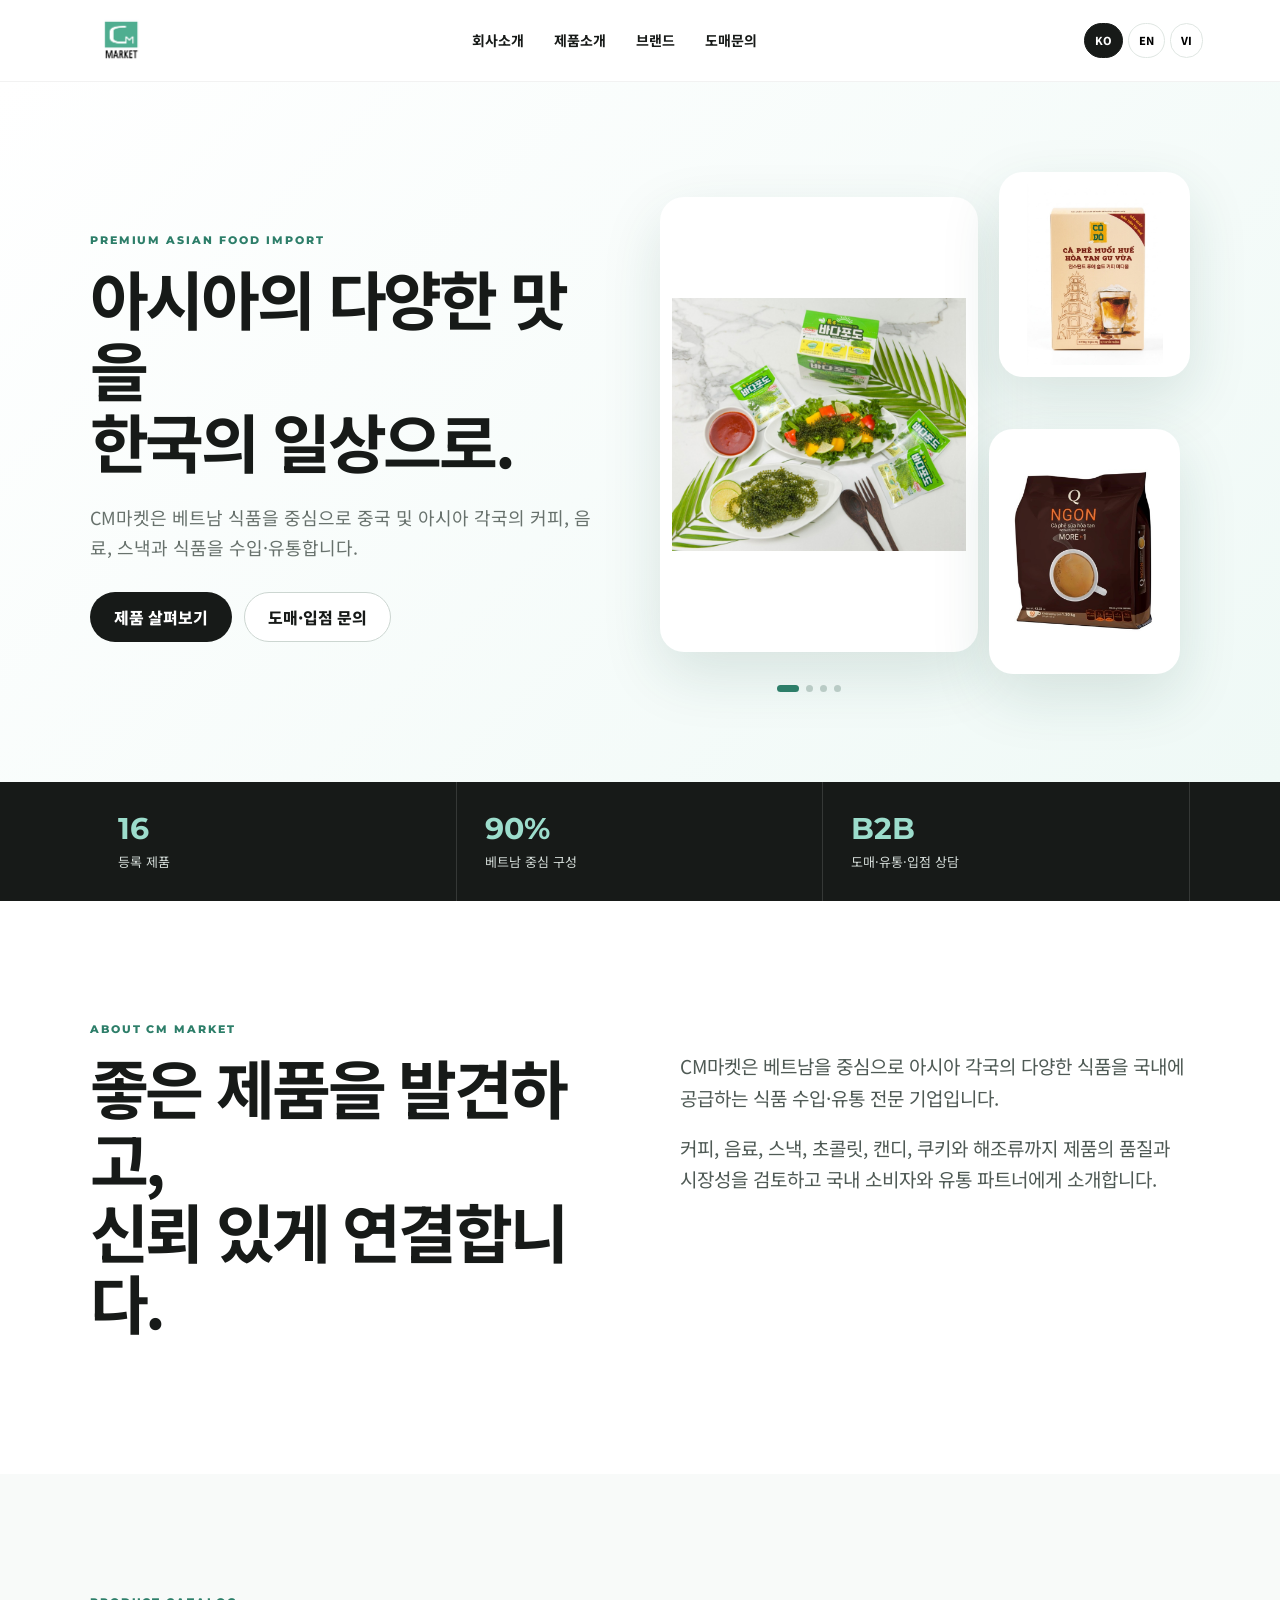
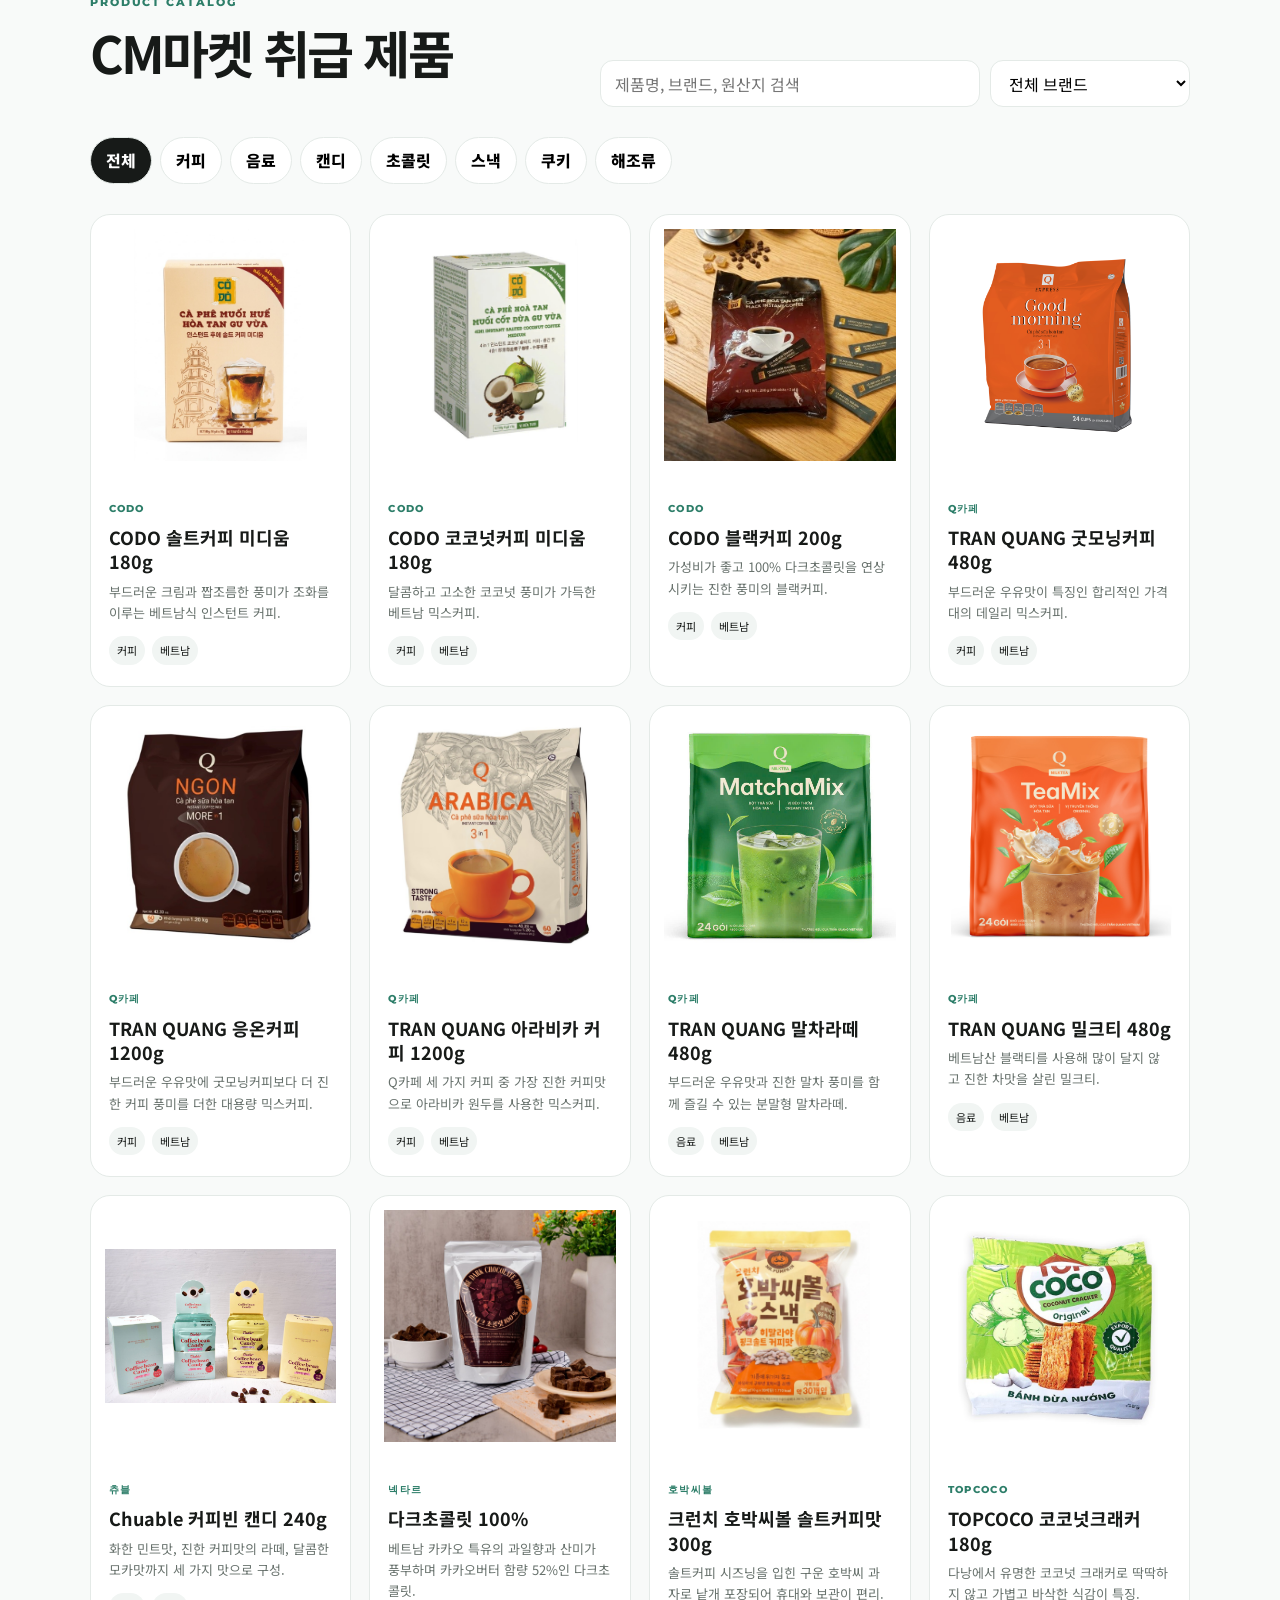
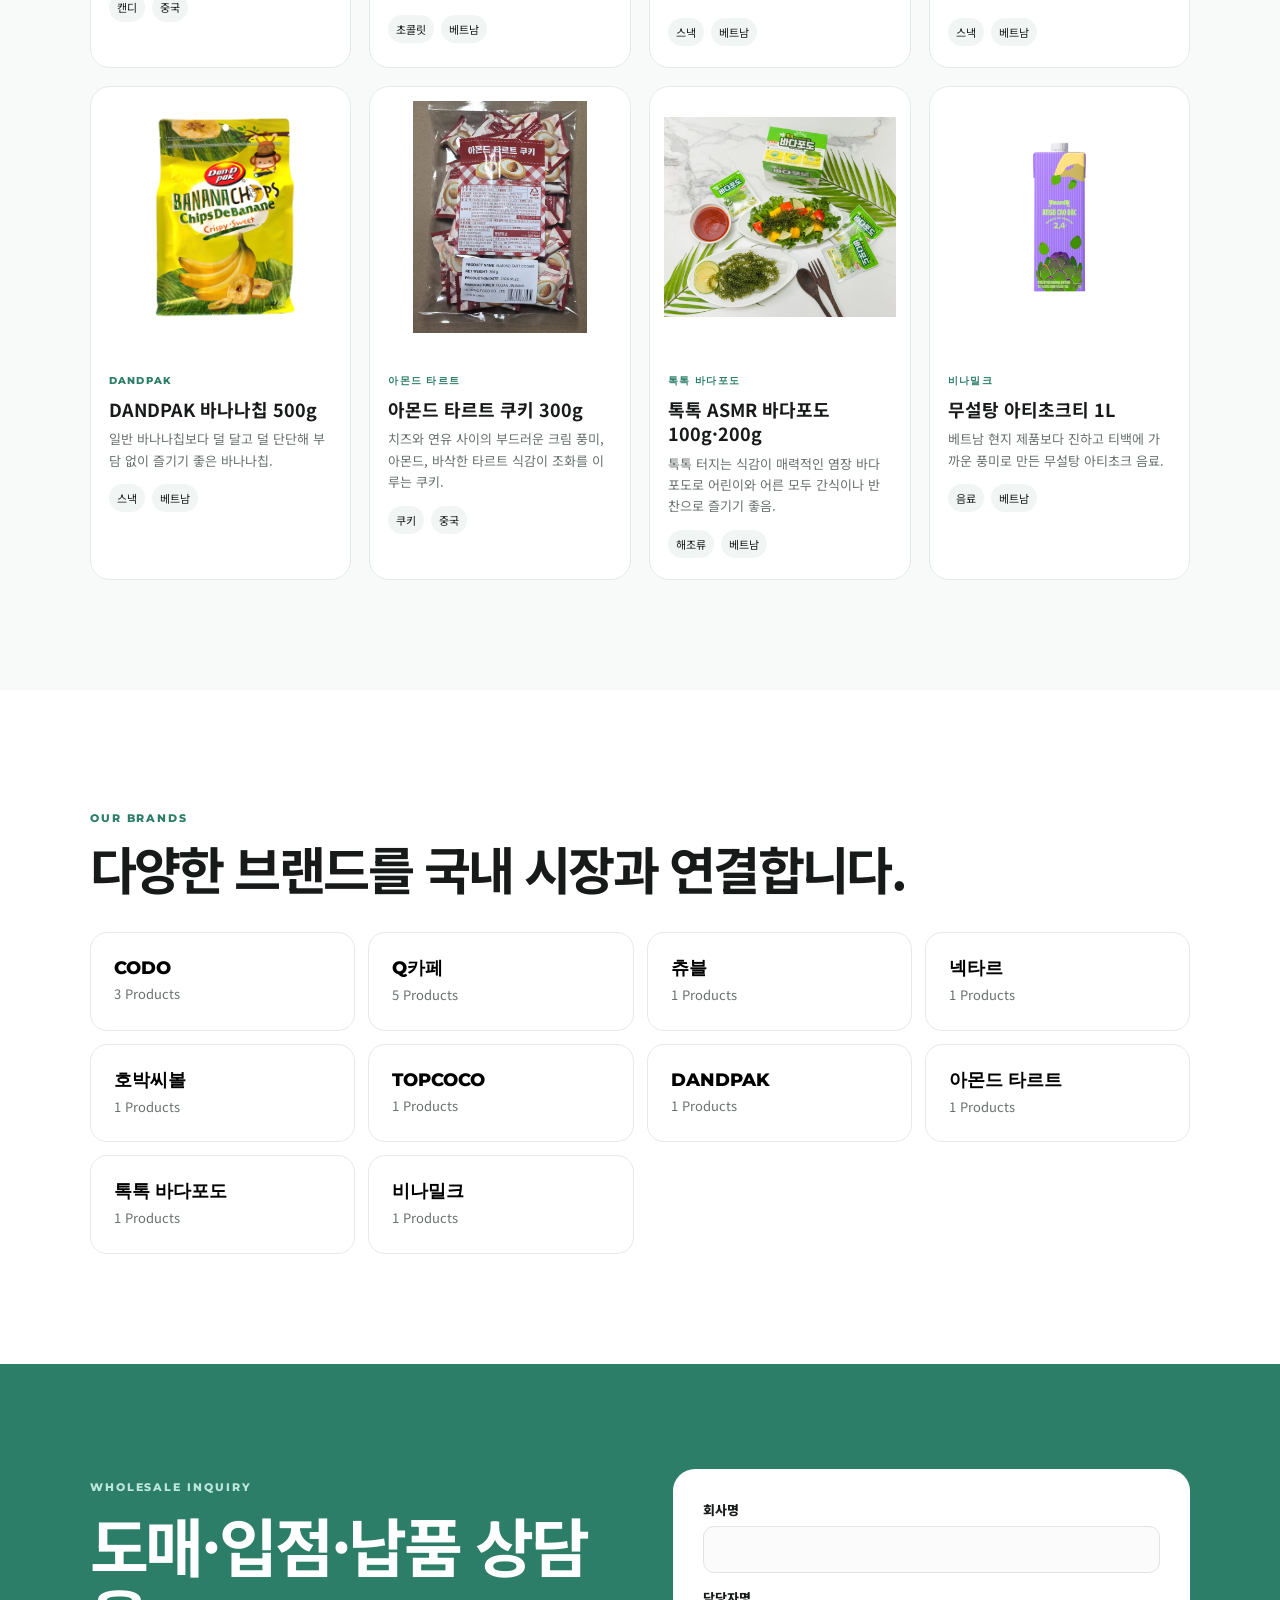
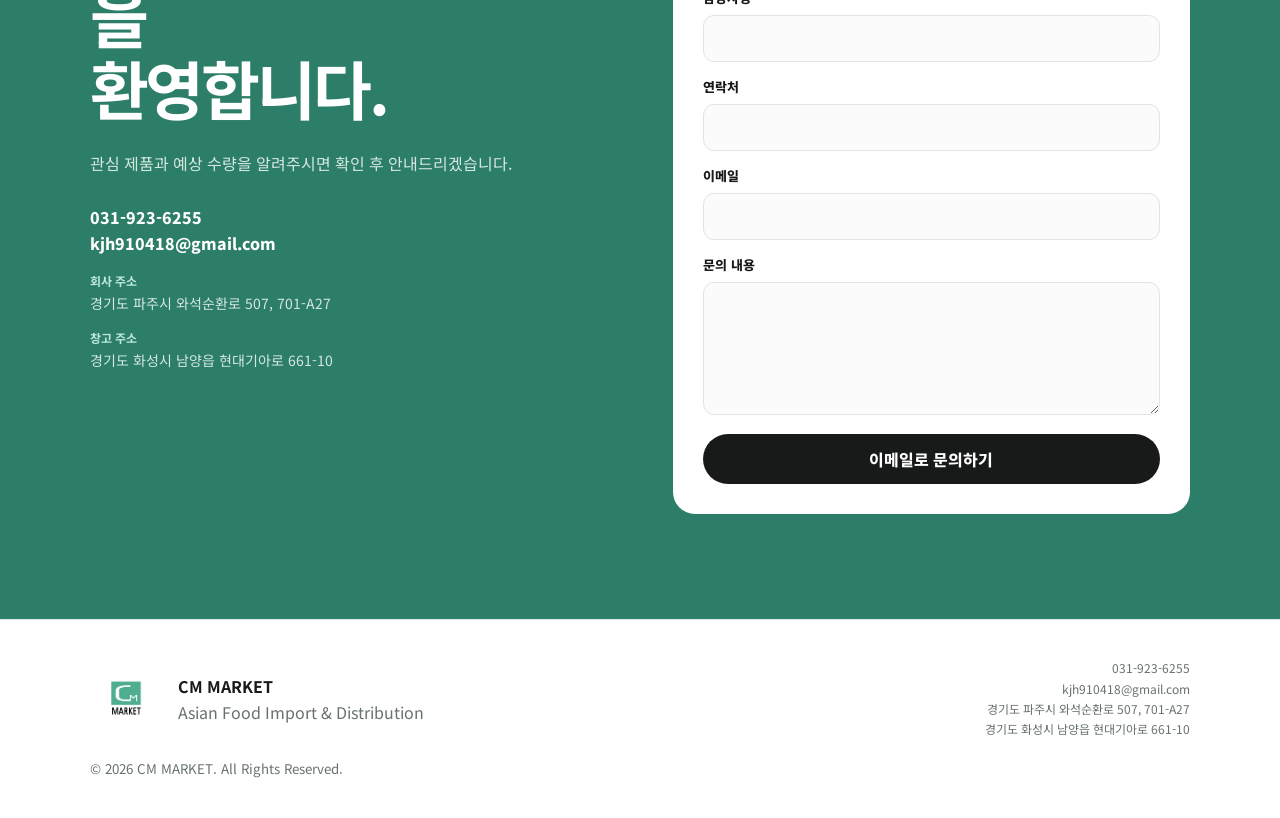
==== commit 5cfecb10: "Add files via upload" ====
--- a/index.html
+++ b/index.html
@@ -1,212 +1,10 @@
-<!doctype html>
-<html lang="ko">
-<head>
-  <meta charset="utf-8">
-  <meta name="viewport" content="width=device-width, initial-scale=1">
-  <meta name="description" content="베트남을 중심으로 아시아의 다양한 식품을 수입·유통하는 CM마켓입니다.">
-  <title>CM MARKET | 아시아 식품 수입·유통</title>
-  <link rel="preconnect" href="https://fonts.googleapis.com">
-  <link rel="preconnect" href="https://fonts.gstatic.com" crossorigin>
-  <link href="https://fonts.googleapis.com/css2?family=Noto+Sans+KR:wght@400;500;600;700;800&family=Montserrat:wght@600;700;800&display=swap" rel="stylesheet">
-  <link rel="stylesheet" href="styles.css">
-</head>
-<body>
-  <header class="site-header">
-    <a class="brand" href="#top" aria-label="CM MARKET 홈">
-      <img src="assets/logo.jpg" alt="CM MARKET 로고">
-    </a>
-    <button class="menu-toggle" aria-label="메뉴 열기" aria-expanded="false">☰</button>
-    <nav class="nav">
-      <a href="#about">회사소개</a>
-      <a href="#products">제품소개</a>
-      <a href="#brands">브랜드</a>
-      <a href="#contact">문의하기</a>
-    </nav>
-  </header>
-
-  <main id="top">
-    <section class="hero">
-      <div class="hero-copy reveal">
-        <p class="eyebrow">ASIAN FOOD IMPORT & DISTRIBUTION</p>
-        <h1>아시아의 다양한 맛을<br>국내에 소개합니다.</h1>
-        <p class="lead">CM마켓은 베트남 식품을 중심으로 중국 및 아시아 각국의 커피, 스낵, 건강식품을 수입·유통합니다.</p>
-        <div class="hero-actions">
-          <a class="btn primary" href="#products">제품 둘러보기</a>
-          <a class="btn secondary" href="#contact">도매·입점 문의</a>
-          <a class="btn secondary" href="https://smartstore.naver.com/chaeman" target="_blank" rel="noopener noreferrer">온라인샵 바로가기</a>
-        </div>
-      </div>
-      <div class="hero-visual reveal">
-        <div class="hero-card large"><img src="assets/sea-grapes.jpg" alt="바다포도"></div>
-        <div class="hero-card small top"><img src="assets/salt-coffee.jpg" alt="솔트 커피"></div>
-        <div class="hero-card small bottom"><img src="assets/banana-chips.png" alt="바나나칩"></div>
-      </div>
-    </section>
-
-    <section class="intro strip">
-      <div>
-        <strong>90%</strong>
-        <span>베트남 중심 상품 구성</span>
-      </div>
-      <div>
-        <strong>ASIA</strong>
-        <span>중국 및 아시아 식품 소싱</span>
-      </div>
-      <div>
-        <strong>B2B</strong>
-        <span>도매·유통·입점 상담</span>
-      </div>
-    </section>
-
-    <section class="section about" id="about">
-      <div class="section-heading reveal">
-        <p class="eyebrow">ABOUT CM MARKET</p>
-        <h2>좋은 제품을 발견하고,<br>더 가까이 전합니다.</h2>
-      </div>
-      <div class="about-copy reveal">
-        <p>CM마켓은 베트남 식품을 중심으로 아시아 각국의 다양한 식품을 국내에 소개하는 수입·유통 전문 기업입니다.</p>
-        <p>제품의 품질과 시장성을 꼼꼼히 살피고, 소비자와 유통 파트너가 만족할 수 있는 제품을 안정적으로 공급합니다.</p>
-      </div>
-    </section>
-
-    <section class="section products" id="products">
-      <div class="section-heading centered reveal">
-        <p class="eyebrow">OUR PRODUCTS</p>
-        <h2>CM마켓의 주요 제품</h2>
-        <p>커피와 차, 스낵, 건강식품까지 다양한 아시아 식품을 소개합니다.</p>
-      </div>
-
-      <div class="filter-tabs reveal" role="tablist">
-        <button class="active" data-filter="all">전체</button>
-        <button data-filter="coffee">커피·음료</button>
-        <button data-filter="snack">스낵·디저트</button>
-        <button data-filter="food">기타 식품</button>
-      </div>
-
-      <div class="product-grid">
-        <article class="product-card reveal" data-category="food">
-          <img src="assets/sea-grapes.jpg" alt="바다포도">
-          <div><span>OTHER FOOD</span><h3>바다포도</h3><p>톡톡 터지는 식감이 매력적인 해조류 식품</p></div>
-        </article>
-        <article class="product-card reveal" data-category="coffee">
-          <img src="assets/salt-coffee.jpg" alt="베트남 솔트커피">
-          <div><span>COFFEE</span><h3>베트남 솔트커피</h3><p>부드러운 크림과 짭조름한 풍미의 인스턴트 커피</p></div>
-        </article>
-        <article class="product-card reveal" data-category="coffee">
-          <img src="assets/coconut-coffee.jpg" alt="코코넛 커피">
-          <div><span>COFFEE</span><h3>코코넛 커피</h3><p>고소한 코코넛 향을 담은 베트남 믹스커피</p></div>
-        </article>
-        <article class="product-card reveal" data-category="coffee">
-          <img src="assets/black-coffee.jpg" alt="블랙 인스턴트커피">
-          <div><span>COFFEE</span><h3>블랙 인스턴트커피</h3><p>간편하게 즐기는 진한 블랙커피</p></div>
-        </article>
-        <article class="product-card reveal" data-category="coffee">
-          <img src="assets/arabica-coffee.jpg" alt="아라비카 3in1">
-          <div><span>COFFEE</span><h3>아라비카 3 in 1</h3><p>진한 맛의 대용량 인스턴트 커피믹스</p></div>
-        </article>
-        <article class="product-card reveal" data-category="coffee">
-          <img src="assets/good-morning-coffee.png" alt="굿모닝 커피">
-          <div><span>COFFEE</span><h3>굿모닝 커피</h3><p>부드럽고 균형 잡힌 데일리 커피믹스</p></div>
-        </article>
-        <article class="product-card reveal" data-category="coffee">
-          <img src="assets/matcha-mix.jpg" alt="말차 믹스">
-          <div><span>BEVERAGE</span><h3>말차 믹스</h3><p>차갑게도 따뜻하게도 즐기는 크리미 말차</p></div>
-        </article>
-        <article class="product-card reveal" data-category="coffee">
-          <img src="assets/cacao-husk-tea.jpg" alt="카카오 허스크티">
-          <div><span>TEA</span><h3>카카오 허스크티</h3><p>로스팅한 카카오 껍질 100%의 은은한 차</p></div>
-        </article>
-        <article class="product-card reveal" data-category="snack">
-          <img src="assets/dark-chocolate.jpg" alt="카카오 다크초콜릿">
-          <div><span>DESSERT</span><h3>카카오 다크초콜릿</h3><p>카카오의 깊은 맛을 살린 큐브형 초콜릿</p></div>
-        </article>
-        <article class="product-card reveal" data-category="snack">
-          <img src="assets/coffee-bean-candy.jpg" alt="커피빈 캔디">
-          <div><span>CANDY</span><h3>커피빈 캔디</h3><p>아이스민트와 카페라떼 두 가지 맛</p></div>
-        </article>
-        <article class="product-card reveal" data-category="snack">
-          <img src="assets/banana-chips.png" alt="바나나칩">
-          <div><span>SNACK</span><h3>바나나칩</h3><p>바삭하고 달콤한 열대과일 스낵</p></div>
-        </article>
-        <article class="product-card reveal" data-category="snack">
-          <img src="assets/coconut-cracker.jpg" alt="코코넛 크래커">
-          <div><span>SNACK</span><h3>코코넛 크래커</h3><p>고소한 코코넛 풍미의 바삭한 크래커</p></div>
-        </article>
-        <article class="product-card reveal" data-category="snack">
-          <img src="assets/pumpkin-snack.jpg" alt="호박씨볼 스낵">
-          <div><span>SNACK</span><h3>호박씨볼 스낵</h3><p>핑크솔트 커피맛의 개별포장 스낵</p></div>
-        </article>
-        <article class="product-card reveal" data-category="snack">
-          <img src="assets/granola.jpg" alt="초콜릿 그래놀라">
-          <div><span>GRANOLA</span><h3>초콜릿 그래놀라</h3><p>견과류와 코코넛을 더한 든든한 간식</p></div>
-        </article>
-        <article class="product-card reveal" data-category="food">
-          <img src="assets/sweet-corn.jpg" alt="스위트콘">
-          <div><span>OTHER FOOD</span><h3>스위트콘</h3><p>업소용으로 활용하기 좋은 대용량 옥수수</p></div>
-        </article>
-      </div>
-    </section>
-
-    <section class="section strengths">
-      <div class="section-heading centered reveal">
-        <p class="eyebrow">WHY CM MARKET</p>
-        <h2>함께 성장하는 유통 파트너</h2>
-      </div>
-      <div class="strength-grid">
-        <article class="reveal"><b>01</b><h3>Asian Food Specialist</h3><p>베트남 중심의 다양한 아시아 식품을 발굴합니다.</p></article>
-        <article class="reveal"><b>02</b><h3>Reliable Import</h3><p>제품과 제조사를 검토해 안정적인 수입을 지향합니다.</p></article>
-        <article class="reveal"><b>03</b><h3>B2B Distribution</h3><p>도매, 유통, 기업 납품 등 다양한 거래를 상담합니다.</p></article>
-        <article class="reveal"><b>04</b><h3>Partnership</h3><p>국내 거래처와 장기적인 협력 관계를 만들어갑니다.</p></article>
-      </div>
-    </section>
-
-    <section class="section brands" id="brands">
-      <div class="section-heading reveal">
-        <p class="eyebrow">BRANDS</p>
-        <h2>다양한 브랜드와 제품을<br>국내 시장에 연결합니다.</h2>
-      </div>
-      <div class="brand-list reveal">
-        <span>CODO</span><span>TRAN QUANG</span><span>CHUBLE</span><span>DAN-D PAK</span>
-        <span>BEFRESCO</span><span>BIBICA</span><span>TOP COCO</span><span>THAI BINH</span>
-      </div>
-    </section>
-
-    <section class="contact" id="contact">
-      <div class="contact-copy reveal">
-        <p class="eyebrow">CONTACT</p>
-        <h2>도매·입점·납품 상담을<br>환영합니다.</h2>
-        <p>취급 제품, 공급 조건, 유통 및 입점 관련 문의를 남겨주세요.</p>
-        <div class="contact-info">
-          <a href="tel:0319236255">031-923-6255</a>
-          <a href="mailto:kjh910418@gmail.com">kjh910418@gmail.com</a>
-        </div>
-      </div>
-
-      <form class="contact-form reveal" onsubmit="sendMail(event)">
-        <label>회사명<input id="company" type="text" placeholder="회사명을 입력해 주세요"></label>
-        <label>담당자명<input id="name" type="text" placeholder="담당자명을 입력해 주세요" required></label>
-        <label>연락처<input id="phone" type="tel" placeholder="연락처를 입력해 주세요" required></label>
-        <label>이메일<input id="email" type="email" placeholder="이메일을 입력해 주세요"></label>
-        <label>문의 내용<textarea id="message" rows="5" placeholder="관심 제품과 문의 내용을 입력해 주세요" required></textarea></label>
-        <button class="btn primary" type="submit">이메일로 문의하기</button>
-        <small>버튼을 누르면 기본 이메일 프로그램이 열립니다.</small>
-      </form>
-    </section>
-  </main>
-
-  <footer>
-    <img src="assets/logo.jpg" alt="CM MARKET">
-    <div>
-      <strong>CM MARKET</strong>
-      <p>Asian Food Import & Distribution</p>
-    </div>
-    <div class="footer-contact">
-      <span>031-923-6255</span>
-      <span>kjh910418@gmail.com</span>
-    </div>
-    <p class="copyright">© 2026 CM MARKET. All Rights Reserved.</p>
-  </footer>
-
-  <script src="script.js"></script>
-</body>
-</html>
+<!doctype html><html lang="ko"><head><meta charset="utf-8"><meta name="viewport" content="width=device-width,initial-scale=1"><meta name="description" content="CM MARKET multilingual Asian food catalog"><title>CM MARKET 3.0 | Asian Food Import & Distribution</title><link rel="preconnect" href="https://fonts.googleapis.com"><link rel="preconnect" href="https://fonts.gstatic.com" crossorigin><link href="https://fonts.googleapis.com/css2?family=Montserrat:wght@600;700;800&family=Noto+Sans+KR:wght@400;500;600;700;800&display=swap" rel="stylesheet"><link rel="stylesheet" href="styles.css"></head><body>
+<header><a href="#home"><img src="assets/logo.jpg" alt="CM MARKET"></a><button id="menu" aria-label="Menu">☰</button><nav><a href="#about" data-t="navAbout"></a><a href="#products" data-t="navProducts"></a><a href="#brands" data-t="navBrands"></a><a href="#contact" data-t="navInquiry"></a></nav><div class="lang-switch"><button data-lang="ko">KO</button><button data-lang="en">EN</button><button data-lang="vi">VI</button></div></header>
+<main><section class="hero" id="home"><div><p class="eyebrow">PREMIUM ASIAN FOOD IMPORT</p><h1 data-t="heroTitle"></h1><p data-t="heroBody"></p><div class="actions"><a class="btn dark" href="#products" data-t="viewProducts"></a><a class="btn light" href="#contact" data-t="wholesaleInquiry"></a></div></div><div class="collage" aria-label="대표 제품 슬라이드"><img id="heroMain" class="main hero-product" src="assets/seagrape.jpg" alt="Sea grapes"><img id="heroSideA" class="a hero-product" src="assets/codo-salt.jpg" alt="Salt coffee"><img id="heroSideB" class="b hero-product" src="assets/q-ngon.jpg" alt="Ngon coffee"><div class="hero-dots" aria-hidden="true"><span class="active"></span><span></span><span></span><span></span></div></div></section>
+<section class="metrics"><div><strong>16</strong><span data-t="metricProducts"></span></div><div><strong>90%</strong><span data-t="metricVietnam"></span></div><div><strong>B2B</strong><span data-t="metricB2B"></span></div></section>
+<section class="section about" id="about"><div><p class="eyebrow">ABOUT CM MARKET</p><h2 data-t="aboutTitle"></h2></div><div><p data-t="aboutP1"></p><p data-t="aboutP2"></p></div></section>
+<section class="section products" id="products"><div class="head"><div><p class="eyebrow">PRODUCT CATALOG</p><h2 data-t="catalogTitle"></h2></div><div class="tools"><input id="search"><select id="brand"><option value="all"></option></select></div></div><div id="filters" class="filters"></div><div id="grid" class="grid"></div><p id="empty" class="empty" data-t="empty"></p></section>
+<section class="section brands" id="brands"><p class="eyebrow">OUR BRANDS</p><h2 data-t="brandsTitle"></h2><div id="brandCloud" class="brandCloud"></div></section>
+<section class="contact" id="contact"><div><p class="eyebrow">WHOLESALE INQUIRY</p><h2 data-t="contactTitle"></h2><p data-t="contactBody"></p><div class="links"><a href="tel:0319236255">031-923-6255</a><a href="mailto:kjh910418@gmail.com">kjh910418@gmail.com</a><p><strong data-t="officeLabel"></strong><span data-t="officeAddress"></span></p><p><strong data-t="warehouseLabel"></strong><span data-t="warehouseAddress"></span></p></div></div><form id="form"><label><span data-t="company"></span><input id="company"></label><label><span data-t="contactPerson"></span><input id="person" required></label><label><span data-t="phone"></span><input id="phone" required></label><label><span data-t="email"></span><input id="email" type="email"></label><label><span data-t="message"></span><textarea id="message" rows="5" required></textarea></label><button class="btn dark" data-t="emailInquiry"></button></form></section></main>
+<footer><img src="assets/logo.jpg" alt="CM MARKET"><div><strong>CM MARKET</strong><p>Asian Food Import & Distribution</p></div><div class="footer-info">031-923-6255<br>kjh910418@gmail.com<br><span data-t="officeAddress"></span><br><span data-t="warehouseAddress"></span></div><small>© 2026 CM MARKET. All Rights Reserved.</small></footer>
+<div id="modal" class="modal"><div class="backdrop" data-close></div><article><button data-close class="close">×</button><div class="mimg"><img id="mImage"></div><div class="mcopy"><p class="eyebrow" id="mBrand"></p><h2 id="mName"></h2><p id="mFeature"></p><dl><div><dt data-t="origin"></dt><dd id="mOrigin"></dd></div><div><dt data-t="netWeight"></dt><dd id="mWeight"></dd></div><div><dt data-t="type"></dt><dd id="mType"></dd></div><div><dt data-t="cartonPack"></dt><dd id="mCarton"></dd></div><div><dt data-t="productSize"></dt><dd id="mProduct"></dd></div><div><dt data-t="cartonSize"></dt><dd id="mCartonSize"></dd></div></dl><a href="#contact" class="btn dark" data-close data-t="askProduct"></a></div></article></div><a class="mobile" href="#contact" data-t="mobileInquiry"></a><script src="script.js"></script></body></html>
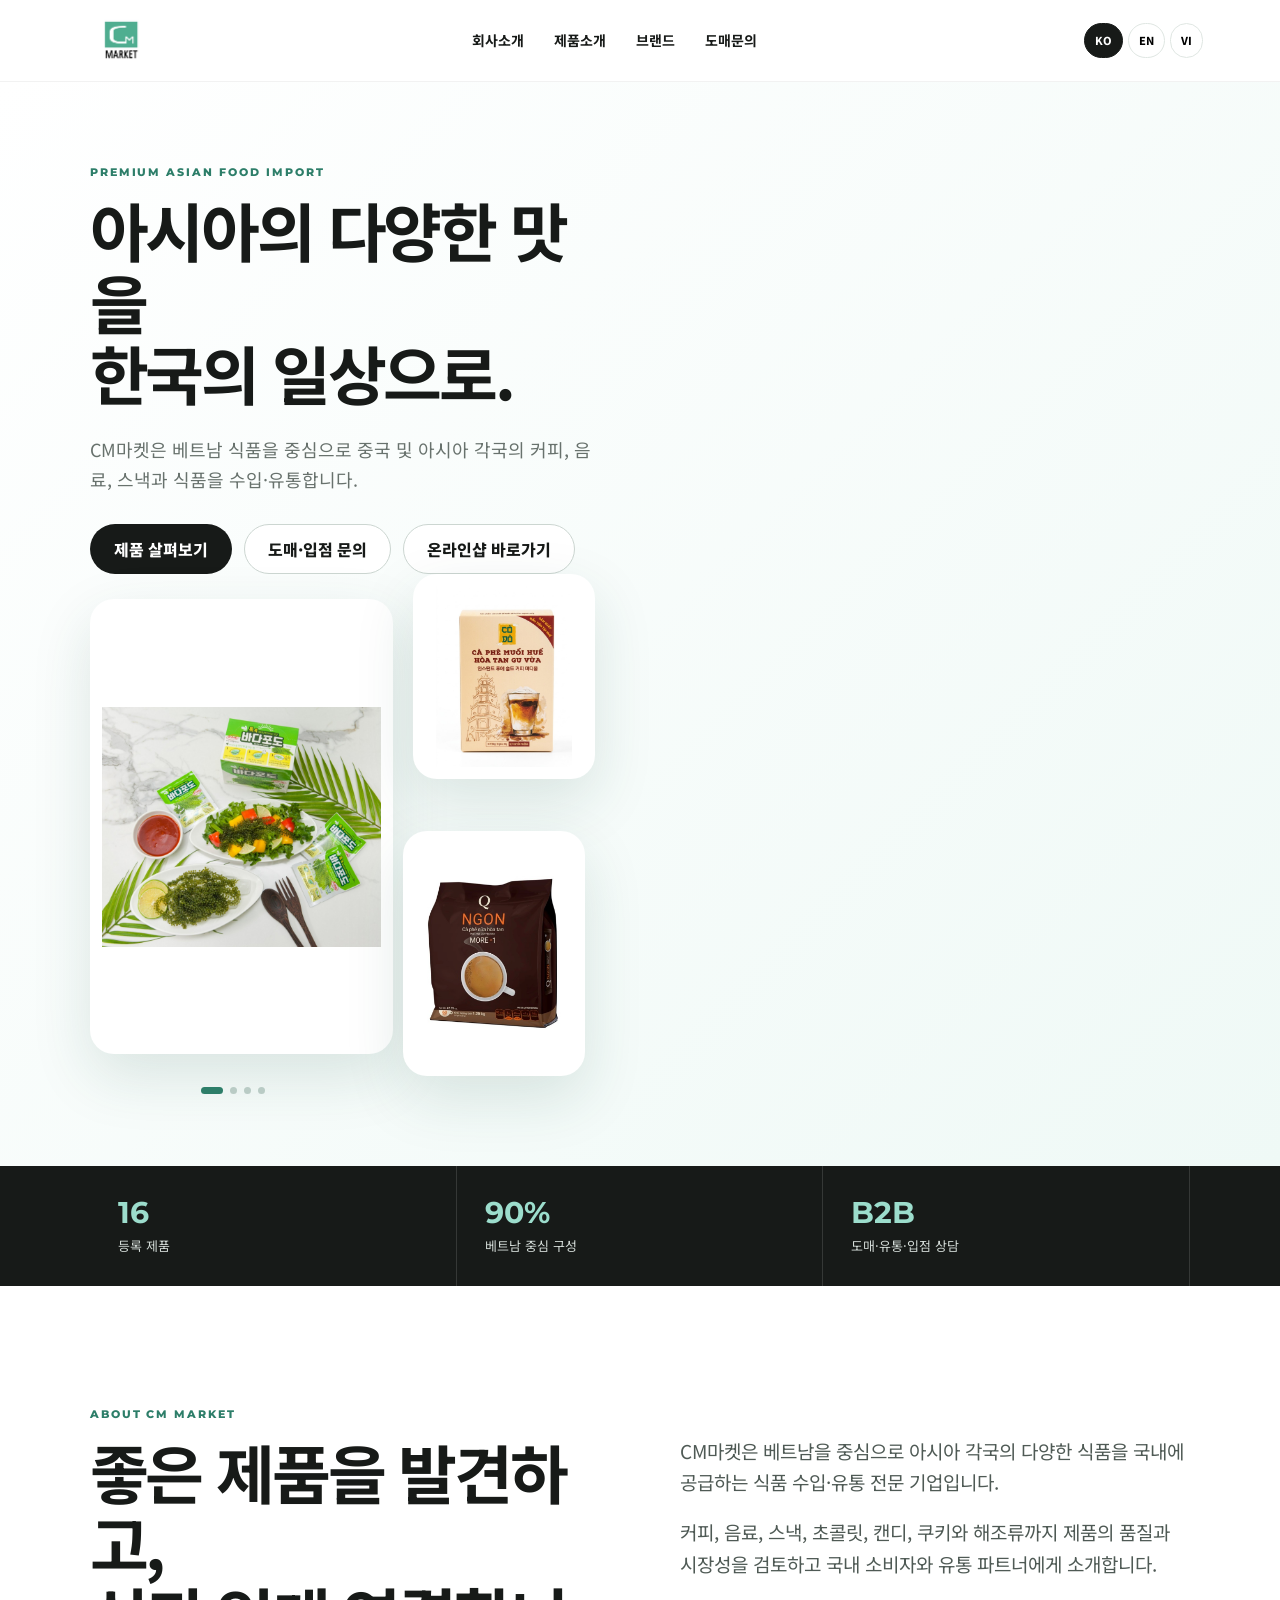
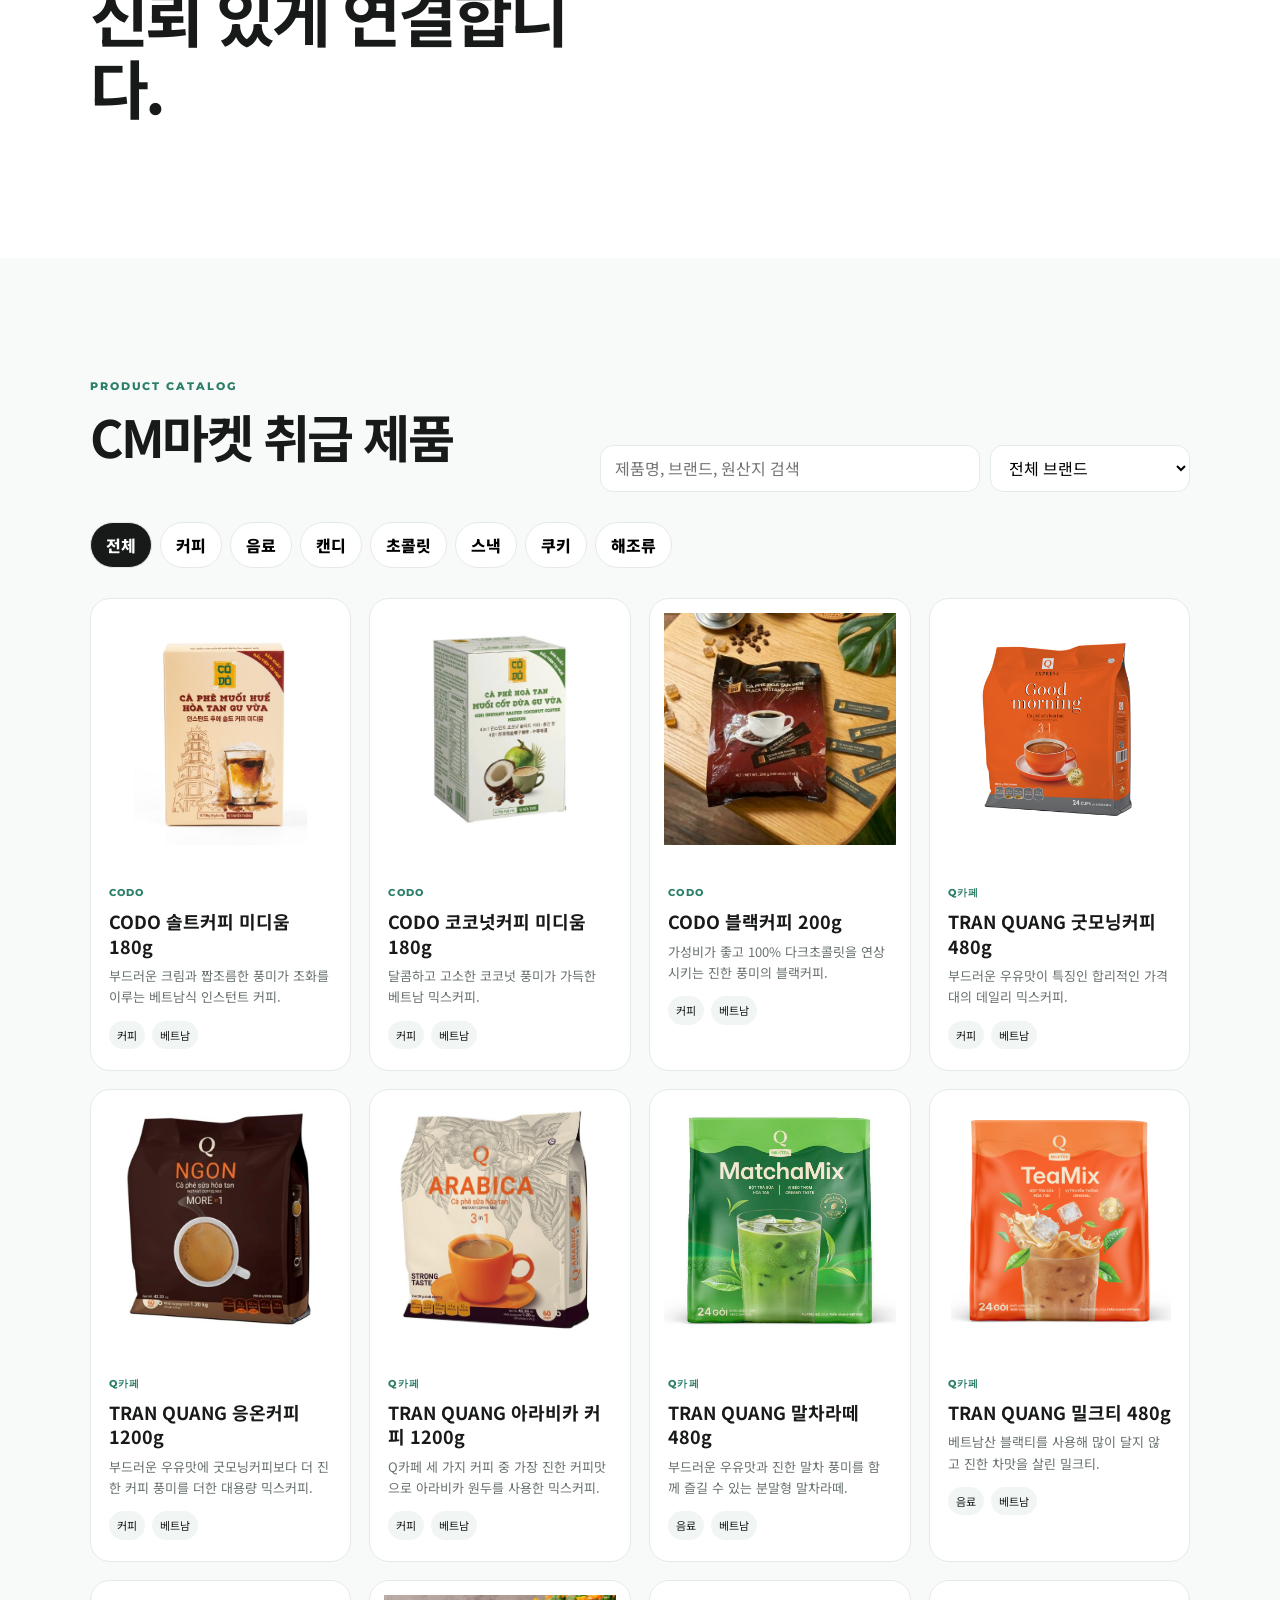
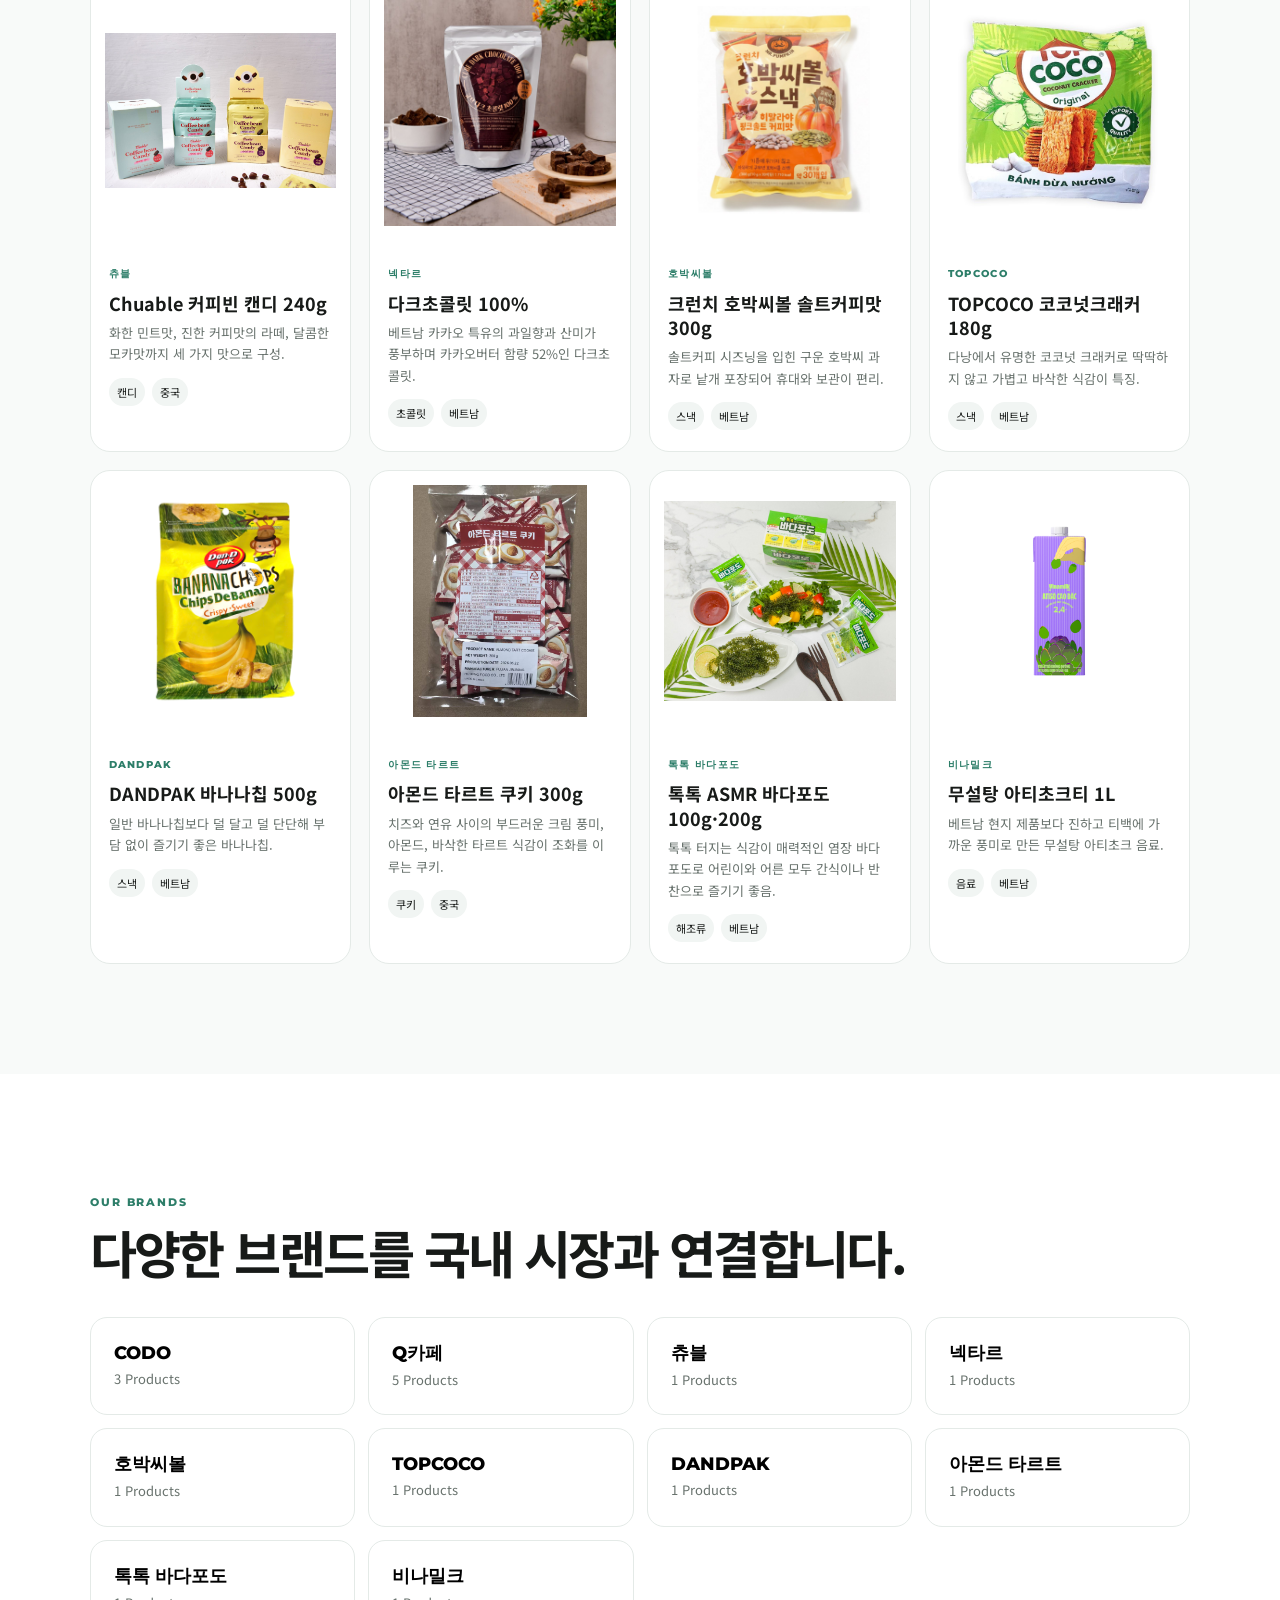
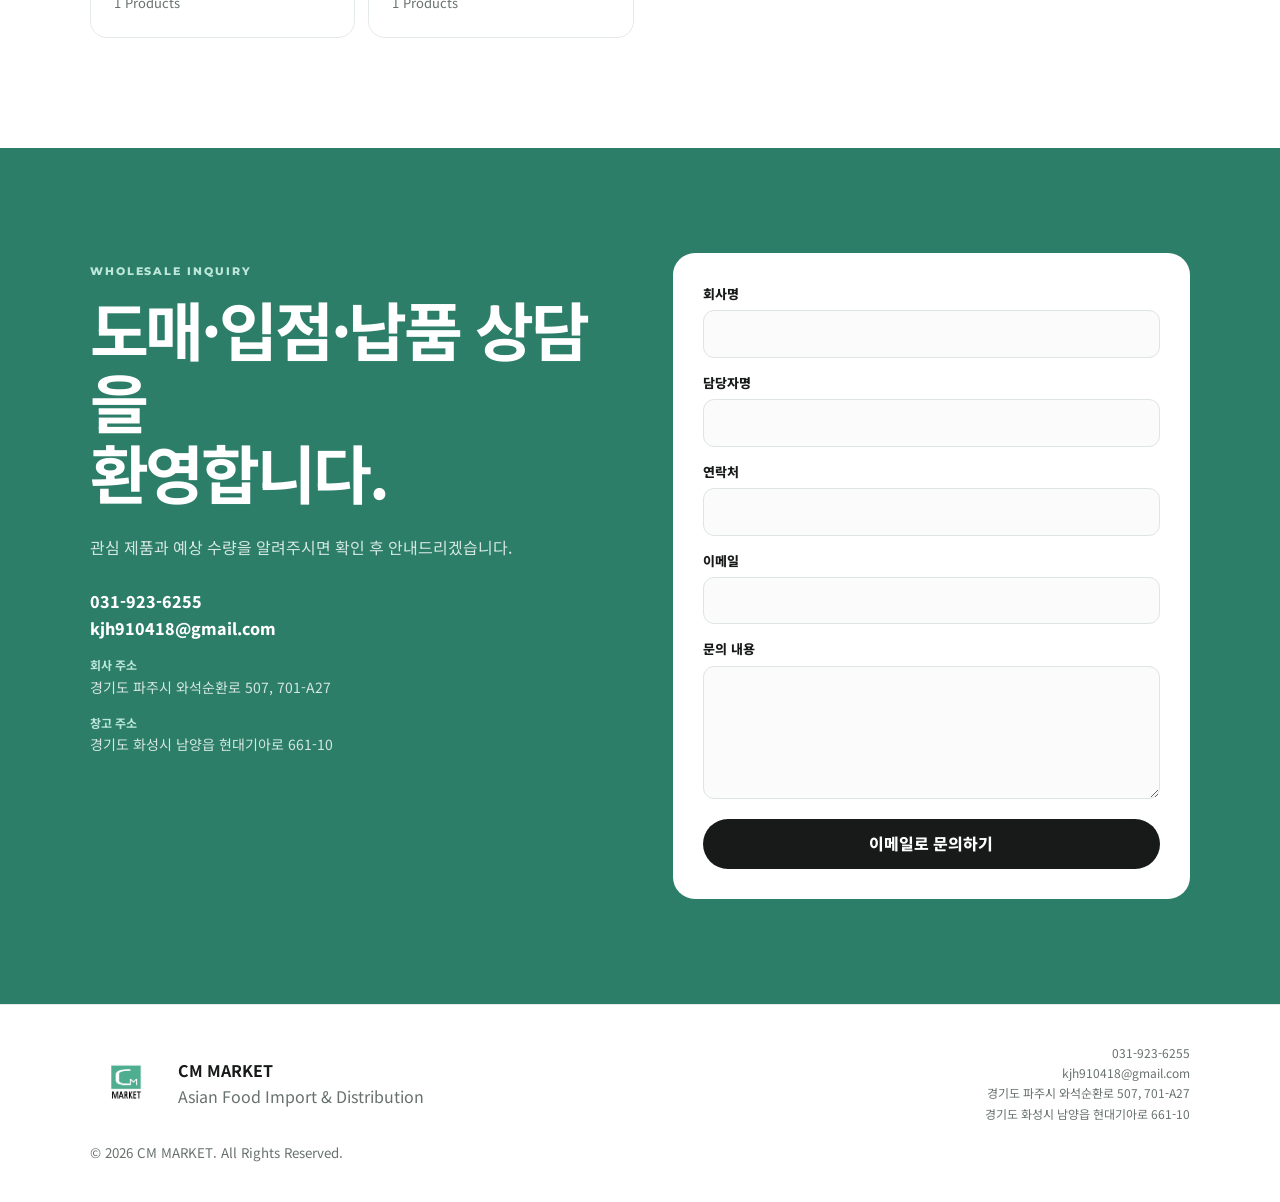
==== commit 88a7d874: "Update index.html" ====
--- a/index.html
+++ b/index.html
@@ -1,10 +1,20 @@
 <!doctype html><html lang="ko"><head><meta charset="utf-8"><meta name="viewport" content="width=device-width,initial-scale=1"><meta name="description" content="CM MARKET multilingual Asian food catalog"><title>CM MARKET 3.0 | Asian Food Import & Distribution</title><link rel="preconnect" href="https://fonts.googleapis.com"><link rel="preconnect" href="https://fonts.gstatic.com" crossorigin><link href="https://fonts.googleapis.com/css2?family=Montserrat:wght@600;700;800&family=Noto+Sans+KR:wght@400;500;600;700;800&display=swap" rel="stylesheet"><link rel="stylesheet" href="styles.css"></head><body>
 <header><a href="#home"><img src="assets/logo.jpg" alt="CM MARKET"></a><button id="menu" aria-label="Menu">☰</button><nav><a href="#about" data-t="navAbout"></a><a href="#products" data-t="navProducts"></a><a href="#brands" data-t="navBrands"></a><a href="#contact" data-t="navInquiry"></a></nav><div class="lang-switch"><button data-lang="ko">KO</button><button data-lang="en">EN</button><button data-lang="vi">VI</button></div></header>
-<main><section class="hero" id="home"><div><p class="eyebrow">PREMIUM ASIAN FOOD IMPORT</p><h1 data-t="heroTitle"></h1><p data-t="heroBody"></p><div class="actions"><a class="btn dark" href="#products" data-t="viewProducts"></a><a class="btn light" href="#contact" data-t="wholesaleInquiry"></a></div></div><div class="collage" aria-label="대표 제품 슬라이드"><img id="heroMain" class="main hero-product" src="assets/seagrape.jpg" alt="Sea grapes"><img id="heroSideA" class="a hero-product" src="assets/codo-salt.jpg" alt="Salt coffee"><img id="heroSideB" class="b hero-product" src="assets/q-ngon.jpg" alt="Ngon coffee"><div class="hero-dots" aria-hidden="true"><span class="active"></span><span></span><span></span><span></span></div></div></section>
+<main><section class="hero" id="home"><div><p class="eyebrow">PREMIUM ASIAN FOOD IMPORT</p><h1 data-t="heroTitle"></h1><p data-t="heroBody"></p><div class="actions">
+    <a class="btn dark" href="#products" data-t="viewProducts"></a>
+
+    <a class="btn light" href="#contact" data-t="wholesaleInquiry"></a>
+
+    <a class="btn light"
+       href="https://smartstore.naver.com/chaeman"
+       target="_blank"
+       rel="noopener noreferrer">
+       온라인샵 바로가기
+    </a></div><div class="collage" aria-label="대표 제품 슬라이드"><img id="heroMain" class="main hero-product" src="assets/seagrape.jpg" alt="Sea grapes"><img id="heroSideA" class="a hero-product" src="assets/codo-salt.jpg" alt="Salt coffee"><img id="heroSideB" class="b hero-product" src="assets/q-ngon.jpg" alt="Ngon coffee"><div class="hero-dots" aria-hidden="true"><span class="active"></span><span></span><span></span><span></span></div></div></section>
 <section class="metrics"><div><strong>16</strong><span data-t="metricProducts"></span></div><div><strong>90%</strong><span data-t="metricVietnam"></span></div><div><strong>B2B</strong><span data-t="metricB2B"></span></div></section>
 <section class="section about" id="about"><div><p class="eyebrow">ABOUT CM MARKET</p><h2 data-t="aboutTitle"></h2></div><div><p data-t="aboutP1"></p><p data-t="aboutP2"></p></div></section>
 <section class="section products" id="products"><div class="head"><div><p class="eyebrow">PRODUCT CATALOG</p><h2 data-t="catalogTitle"></h2></div><div class="tools"><input id="search"><select id="brand"><option value="all"></option></select></div></div><div id="filters" class="filters"></div><div id="grid" class="grid"></div><p id="empty" class="empty" data-t="empty"></p></section>
 <section class="section brands" id="brands"><p class="eyebrow">OUR BRANDS</p><h2 data-t="brandsTitle"></h2><div id="brandCloud" class="brandCloud"></div></section>
 <section class="contact" id="contact"><div><p class="eyebrow">WHOLESALE INQUIRY</p><h2 data-t="contactTitle"></h2><p data-t="contactBody"></p><div class="links"><a href="tel:0319236255">031-923-6255</a><a href="mailto:kjh910418@gmail.com">kjh910418@gmail.com</a><p><strong data-t="officeLabel"></strong><span data-t="officeAddress"></span></p><p><strong data-t="warehouseLabel"></strong><span data-t="warehouseAddress"></span></p></div></div><form id="form"><label><span data-t="company"></span><input id="company"></label><label><span data-t="contactPerson"></span><input id="person" required></label><label><span data-t="phone"></span><input id="phone" required></label><label><span data-t="email"></span><input id="email" type="email"></label><label><span data-t="message"></span><textarea id="message" rows="5" required></textarea></label><button class="btn dark" data-t="emailInquiry"></button></form></section></main>
 <footer><img src="assets/logo.jpg" alt="CM MARKET"><div><strong>CM MARKET</strong><p>Asian Food Import & Distribution</p></div><div class="footer-info">031-923-6255<br>kjh910418@gmail.com<br><span data-t="officeAddress"></span><br><span data-t="warehouseAddress"></span></div><small>© 2026 CM MARKET. All Rights Reserved.</small></footer>
-<div id="modal" class="modal"><div class="backdrop" data-close></div><article><button data-close class="close">×</button><div class="mimg"><img id="mImage"></div><div class="mcopy"><p class="eyebrow" id="mBrand"></p><h2 id="mName"></h2><p id="mFeature"></p><dl><div><dt data-t="origin"></dt><dd id="mOrigin"></dd></div><div><dt data-t="netWeight"></dt><dd id="mWeight"></dd></div><div><dt data-t="type"></dt><dd id="mType"></dd></div><div><dt data-t="cartonPack"></dt><dd id="mCarton"></dd></div><div><dt data-t="productSize"></dt><dd id="mProduct"></dd></div><div><dt data-t="cartonSize"></dt><dd id="mCartonSize"></dd></div></dl><a href="#contact" class="btn dark" data-close data-t="askProduct"></a></div></article></div><a class="mobile" href="#contact" data-t="mobileInquiry"></a><script src="script.js"></script></body></html>+<div id="modal" class="modal"><div class="backdrop" data-close></div><article><button data-close class="close">×</button><div class="mimg"><img id="mImage"></div><div class="mcopy"><p class="eyebrow" id="mBrand"></p><h2 id="mName"></h2><p id="mFeature"></p><dl><div><dt data-t="origin"></dt><dd id="mOrigin"></dd></div><div><dt data-t="netWeight"></dt><dd id="mWeight"></dd></div><div><dt data-t="type"></dt><dd id="mType"></dd></div><div><dt data-t="cartonPack"></dt><dd id="mCarton"></dd></div><div><dt data-t="productSize"></dt><dd id="mProduct"></dd></div><div><dt data-t="cartonSize"></dt><dd id="mCartonSize"></dd></div></dl><a href="#contact" class="btn dark" data-close data-t="askProduct"></a></div></article></div><a class="mobile" href="#contact" data-t="mobileInquiry"></a><script src="script.js"></script></body></html>
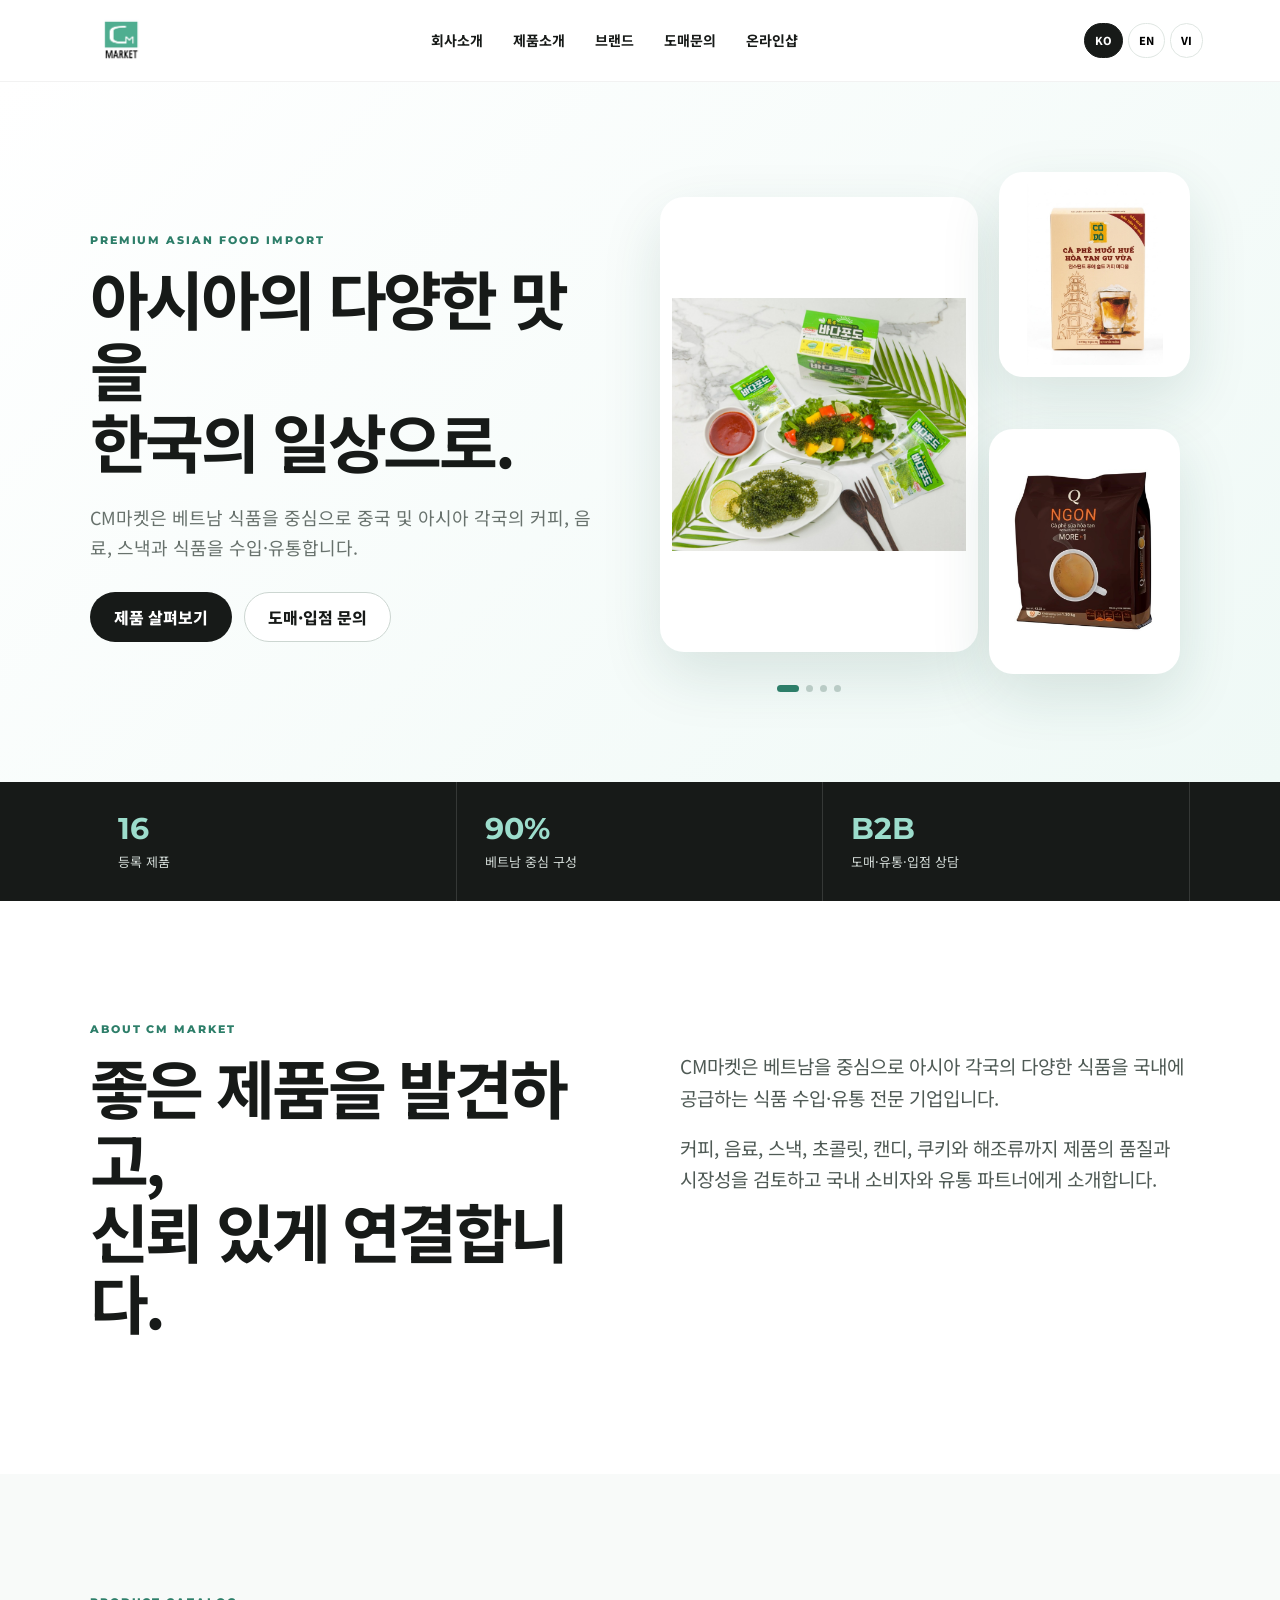
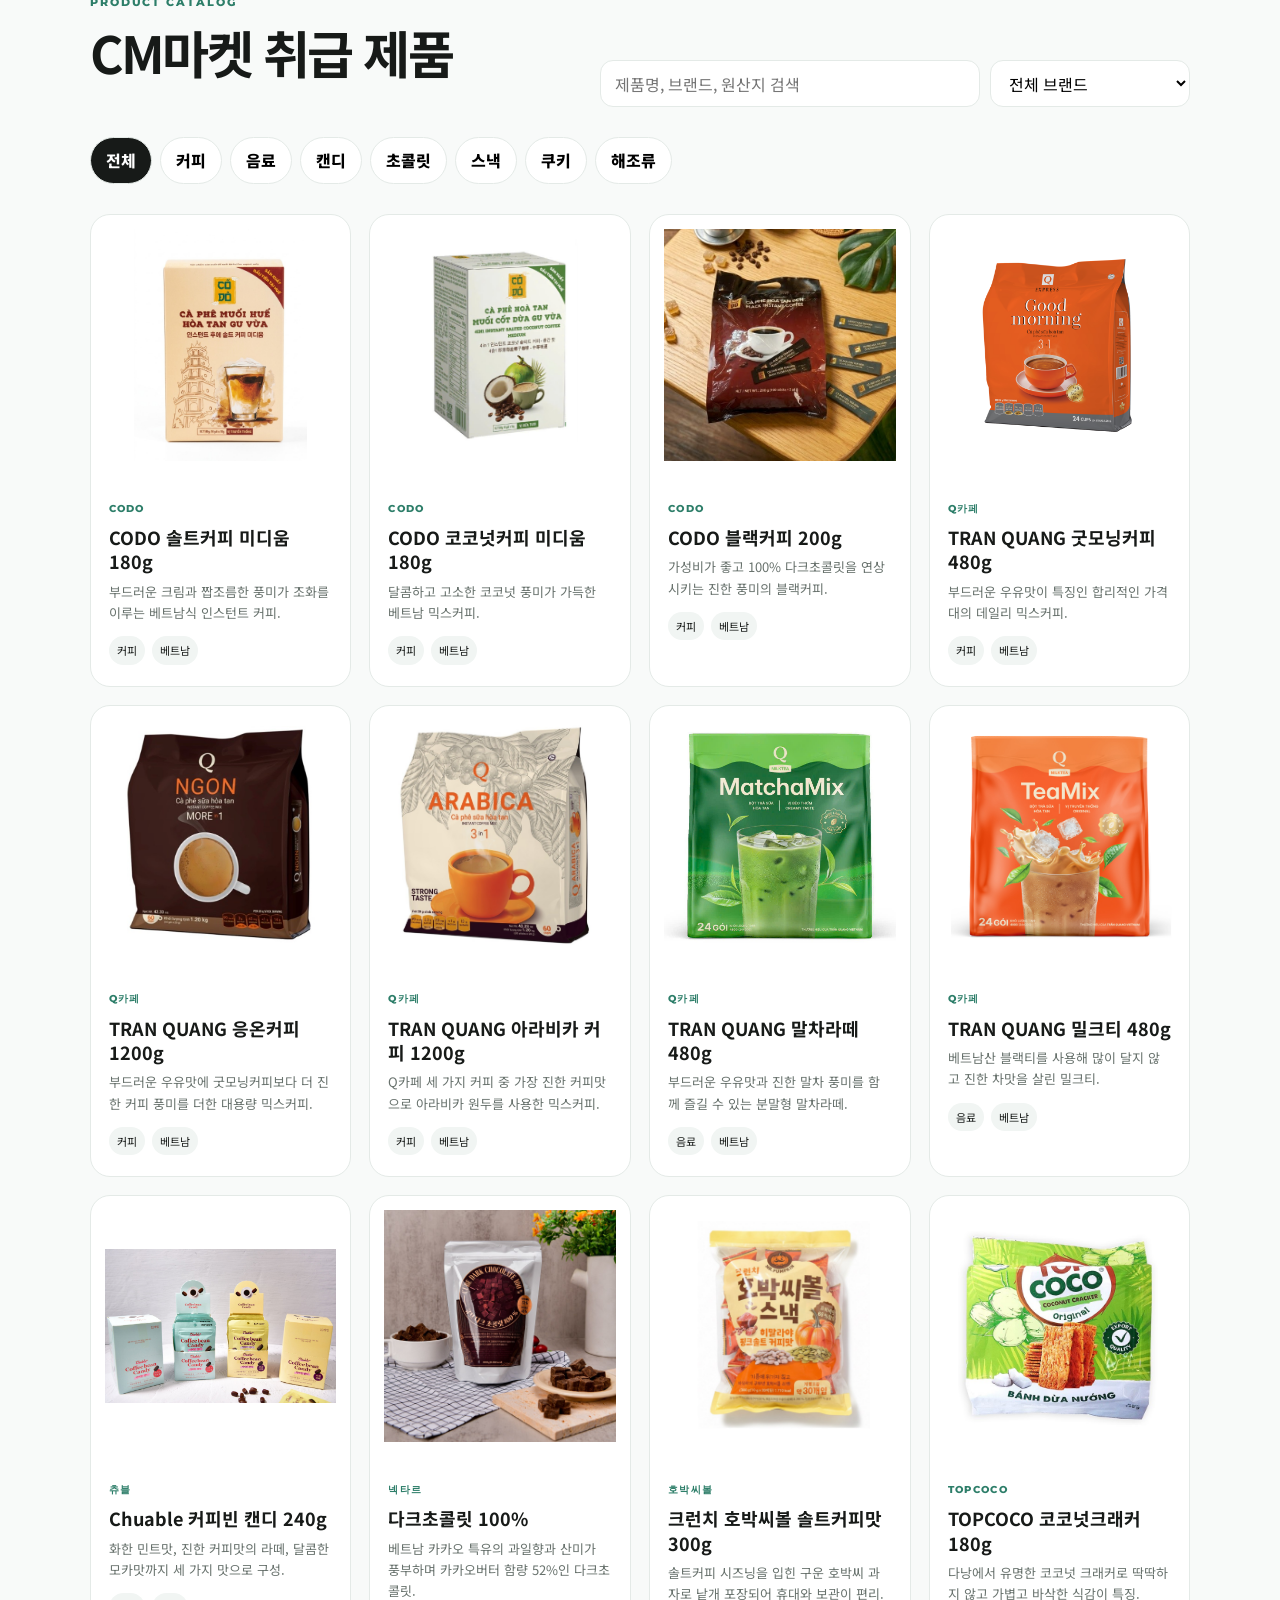
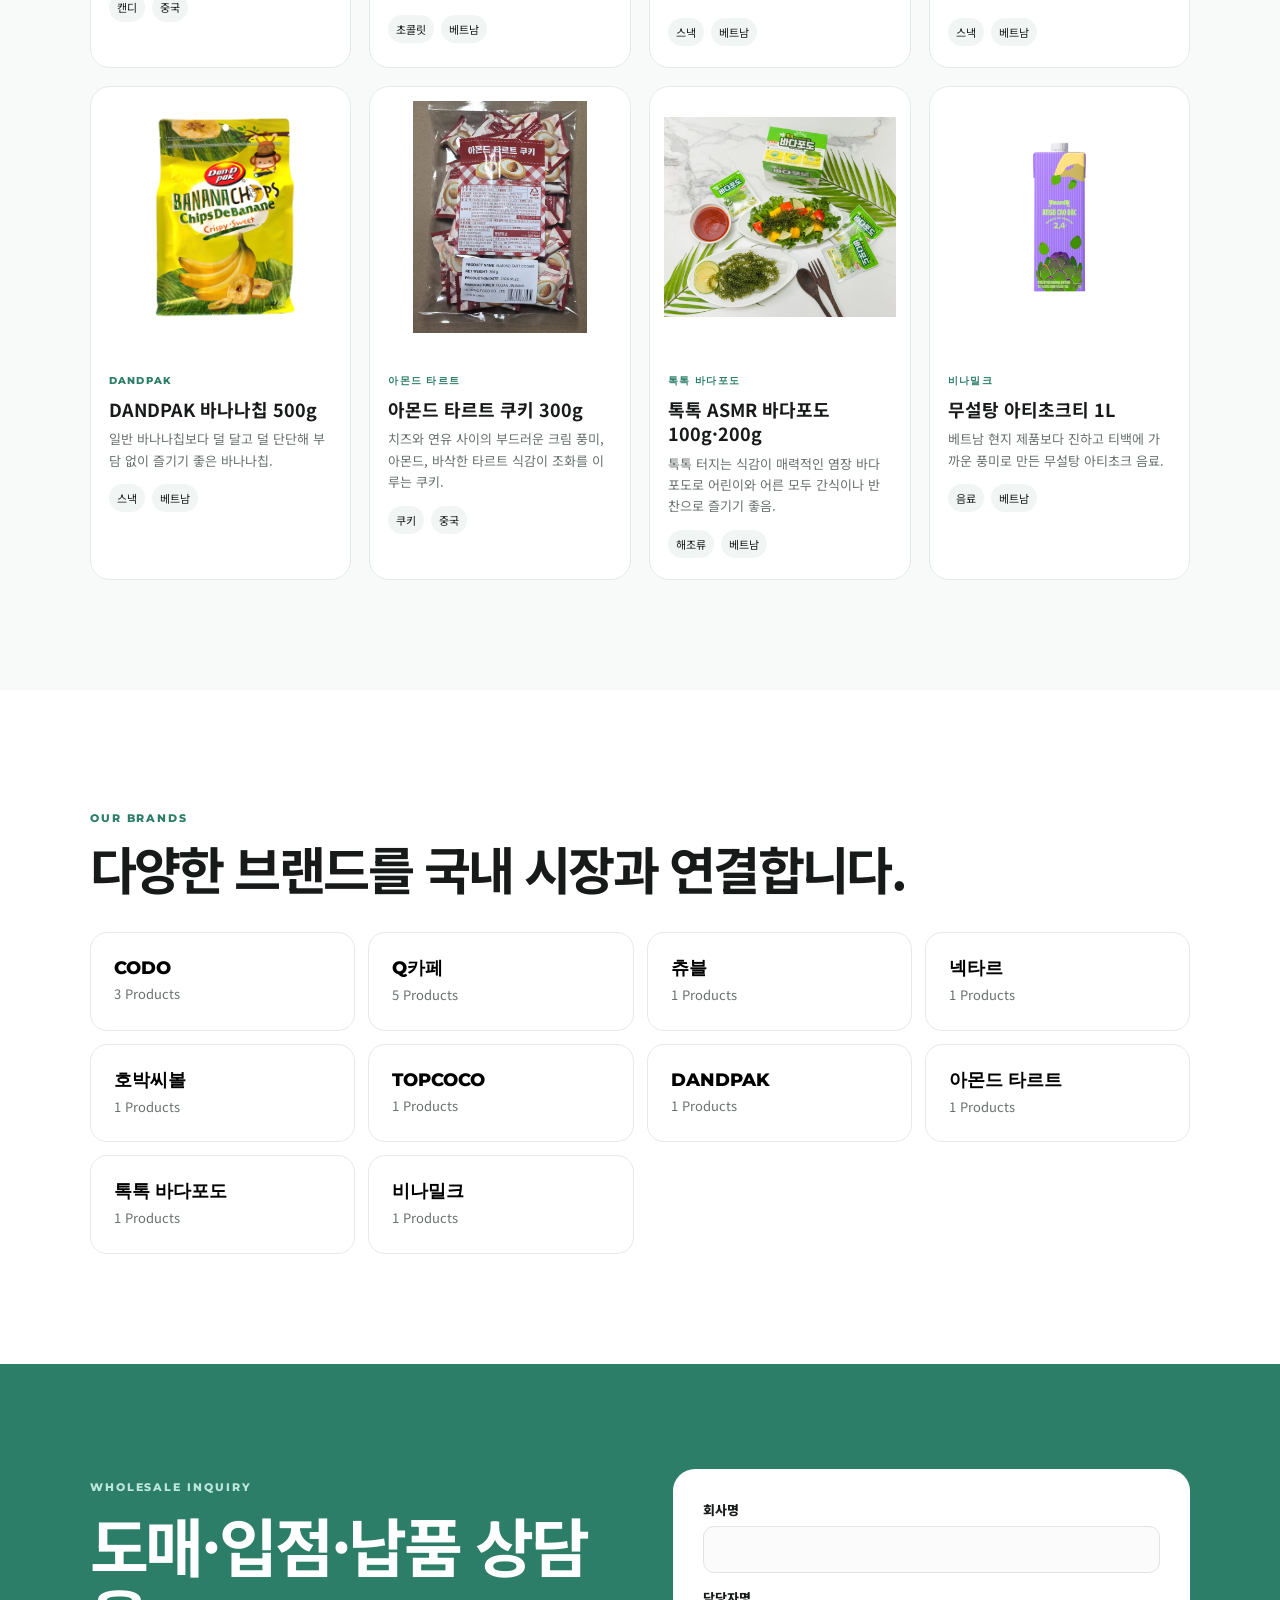
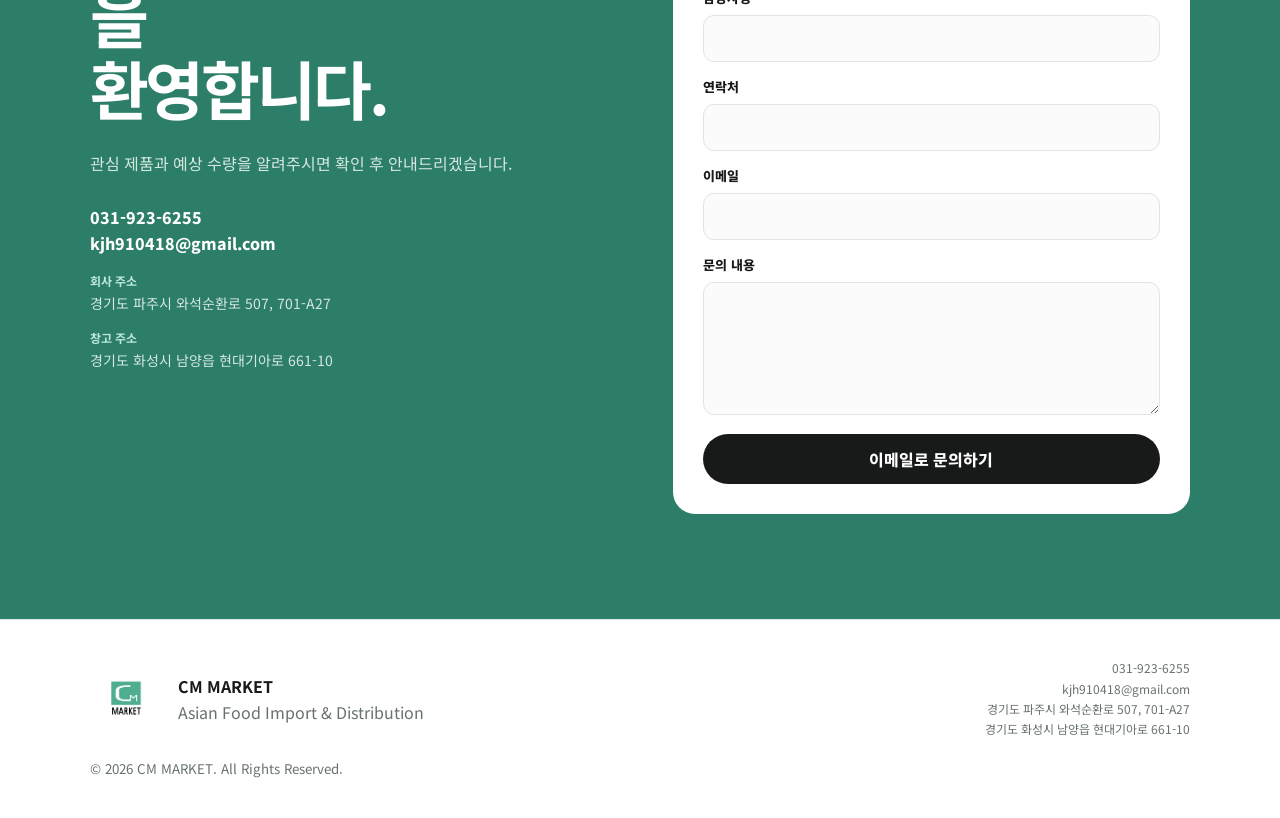
==== commit ad26fb0b: "Add files via upload" ====
--- a/index.html
+++ b/index.html
@@ -1,20 +1,10 @@
 <!doctype html><html lang="ko"><head><meta charset="utf-8"><meta name="viewport" content="width=device-width,initial-scale=1"><meta name="description" content="CM MARKET multilingual Asian food catalog"><title>CM MARKET 3.0 | Asian Food Import & Distribution</title><link rel="preconnect" href="https://fonts.googleapis.com"><link rel="preconnect" href="https://fonts.gstatic.com" crossorigin><link href="https://fonts.googleapis.com/css2?family=Montserrat:wght@600;700;800&family=Noto+Sans+KR:wght@400;500;600;700;800&display=swap" rel="stylesheet"><link rel="stylesheet" href="styles.css"></head><body>
-<header><a href="#home"><img src="assets/logo.jpg" alt="CM MARKET"></a><button id="menu" aria-label="Menu">☰</button><nav><a href="#about" data-t="navAbout"></a><a href="#products" data-t="navProducts"></a><a href="#brands" data-t="navBrands"></a><a href="#contact" data-t="navInquiry"></a></nav><div class="lang-switch"><button data-lang="ko">KO</button><button data-lang="en">EN</button><button data-lang="vi">VI</button></div></header>
-<main><section class="hero" id="home"><div><p class="eyebrow">PREMIUM ASIAN FOOD IMPORT</p><h1 data-t="heroTitle"></h1><p data-t="heroBody"></p><div class="actions">
-    <a class="btn dark" href="#products" data-t="viewProducts"></a>
-
-    <a class="btn light" href="#contact" data-t="wholesaleInquiry"></a>
-
-    <a class="btn light"
-       href="https://smartstore.naver.com/chaeman"
-       target="_blank"
-       rel="noopener noreferrer">
-       온라인샵 바로가기
-    </a></div><div class="collage" aria-label="대표 제품 슬라이드"><img id="heroMain" class="main hero-product" src="assets/seagrape.jpg" alt="Sea grapes"><img id="heroSideA" class="a hero-product" src="assets/codo-salt.jpg" alt="Salt coffee"><img id="heroSideB" class="b hero-product" src="assets/q-ngon.jpg" alt="Ngon coffee"><div class="hero-dots" aria-hidden="true"><span class="active"></span><span></span><span></span><span></span></div></div></section>
+<header><a href="#home"><img src="assets/logo.jpg" alt="CM MARKET"></a><button id="menu" aria-label="Menu">☰</button><nav><a href="#about" data-t="navAbout"></a><a href="#products" data-t="navProducts"></a><a href="#brands" data-t="navBrands"></a><a href="#contact" data-t="navInquiry"></a><a class="shop-link" href="https://smartstore.naver.com/chaeman" target="_blank" rel="noopener noreferrer">온라인샵</a></nav><div class="lang-switch"><button data-lang="ko">KO</button><button data-lang="en">EN</button><button data-lang="vi">VI</button></div></header>
+<main><section class="hero" id="home"><div><p class="eyebrow">PREMIUM ASIAN FOOD IMPORT</p><h1 data-t="heroTitle"></h1><p data-t="heroBody"></p><div class="actions"><a class="btn dark" href="#products" data-t="viewProducts"></a><a class="btn light" href="#contact" data-t="wholesaleInquiry"></a></div></div><div class="collage" aria-label="대표 제품 슬라이드"><img id="heroMain" class="main hero-product" src="assets/seagrape.jpg" alt="Sea grapes"><img id="heroSideA" class="a hero-product" src="assets/codo-salt.jpg" alt="Salt coffee"><img id="heroSideB" class="b hero-product" src="assets/q-ngon.jpg" alt="Ngon coffee"><div class="hero-dots" aria-hidden="true"><span class="active"></span><span></span><span></span><span></span></div></div></section>
 <section class="metrics"><div><strong>16</strong><span data-t="metricProducts"></span></div><div><strong>90%</strong><span data-t="metricVietnam"></span></div><div><strong>B2B</strong><span data-t="metricB2B"></span></div></section>
 <section class="section about" id="about"><div><p class="eyebrow">ABOUT CM MARKET</p><h2 data-t="aboutTitle"></h2></div><div><p data-t="aboutP1"></p><p data-t="aboutP2"></p></div></section>
 <section class="section products" id="products"><div class="head"><div><p class="eyebrow">PRODUCT CATALOG</p><h2 data-t="catalogTitle"></h2></div><div class="tools"><input id="search"><select id="brand"><option value="all"></option></select></div></div><div id="filters" class="filters"></div><div id="grid" class="grid"></div><p id="empty" class="empty" data-t="empty"></p></section>
 <section class="section brands" id="brands"><p class="eyebrow">OUR BRANDS</p><h2 data-t="brandsTitle"></h2><div id="brandCloud" class="brandCloud"></div></section>
 <section class="contact" id="contact"><div><p class="eyebrow">WHOLESALE INQUIRY</p><h2 data-t="contactTitle"></h2><p data-t="contactBody"></p><div class="links"><a href="tel:0319236255">031-923-6255</a><a href="mailto:kjh910418@gmail.com">kjh910418@gmail.com</a><p><strong data-t="officeLabel"></strong><span data-t="officeAddress"></span></p><p><strong data-t="warehouseLabel"></strong><span data-t="warehouseAddress"></span></p></div></div><form id="form"><label><span data-t="company"></span><input id="company"></label><label><span data-t="contactPerson"></span><input id="person" required></label><label><span data-t="phone"></span><input id="phone" required></label><label><span data-t="email"></span><input id="email" type="email"></label><label><span data-t="message"></span><textarea id="message" rows="5" required></textarea></label><button class="btn dark" data-t="emailInquiry"></button></form></section></main>
 <footer><img src="assets/logo.jpg" alt="CM MARKET"><div><strong>CM MARKET</strong><p>Asian Food Import & Distribution</p></div><div class="footer-info">031-923-6255<br>kjh910418@gmail.com<br><span data-t="officeAddress"></span><br><span data-t="warehouseAddress"></span></div><small>© 2026 CM MARKET. All Rights Reserved.</small></footer>
-<div id="modal" class="modal"><div class="backdrop" data-close></div><article><button data-close class="close">×</button><div class="mimg"><img id="mImage"></div><div class="mcopy"><p class="eyebrow" id="mBrand"></p><h2 id="mName"></h2><p id="mFeature"></p><dl><div><dt data-t="origin"></dt><dd id="mOrigin"></dd></div><div><dt data-t="netWeight"></dt><dd id="mWeight"></dd></div><div><dt data-t="type"></dt><dd id="mType"></dd></div><div><dt data-t="cartonPack"></dt><dd id="mCarton"></dd></div><div><dt data-t="productSize"></dt><dd id="mProduct"></dd></div><div><dt data-t="cartonSize"></dt><dd id="mCartonSize"></dd></div></dl><a href="#contact" class="btn dark" data-close data-t="askProduct"></a></div></article></div><a class="mobile" href="#contact" data-t="mobileInquiry"></a><script src="script.js"></script></body></html>
+<div id="modal" class="modal"><div class="backdrop" data-close></div><article><button data-close class="close">×</button><div class="mimg"><img id="mImage"></div><div class="mcopy"><p class="eyebrow" id="mBrand"></p><h2 id="mName"></h2><p id="mFeature"></p><dl><div><dt data-t="origin"></dt><dd id="mOrigin"></dd></div><div><dt data-t="netWeight"></dt><dd id="mWeight"></dd></div><div><dt data-t="type"></dt><dd id="mType"></dd></div><div><dt data-t="cartonPack"></dt><dd id="mCarton"></dd></div><div><dt data-t="productSize"></dt><dd id="mProduct"></dd></div><div><dt data-t="cartonSize"></dt><dd id="mCartonSize"></dd></div></dl><a href="#contact" class="btn dark" data-close data-t="askProduct"></a></div></article></div><a class="mobile" href="#contact" data-t="mobileInquiry"></a><script src="script.js"></script></body></html>
